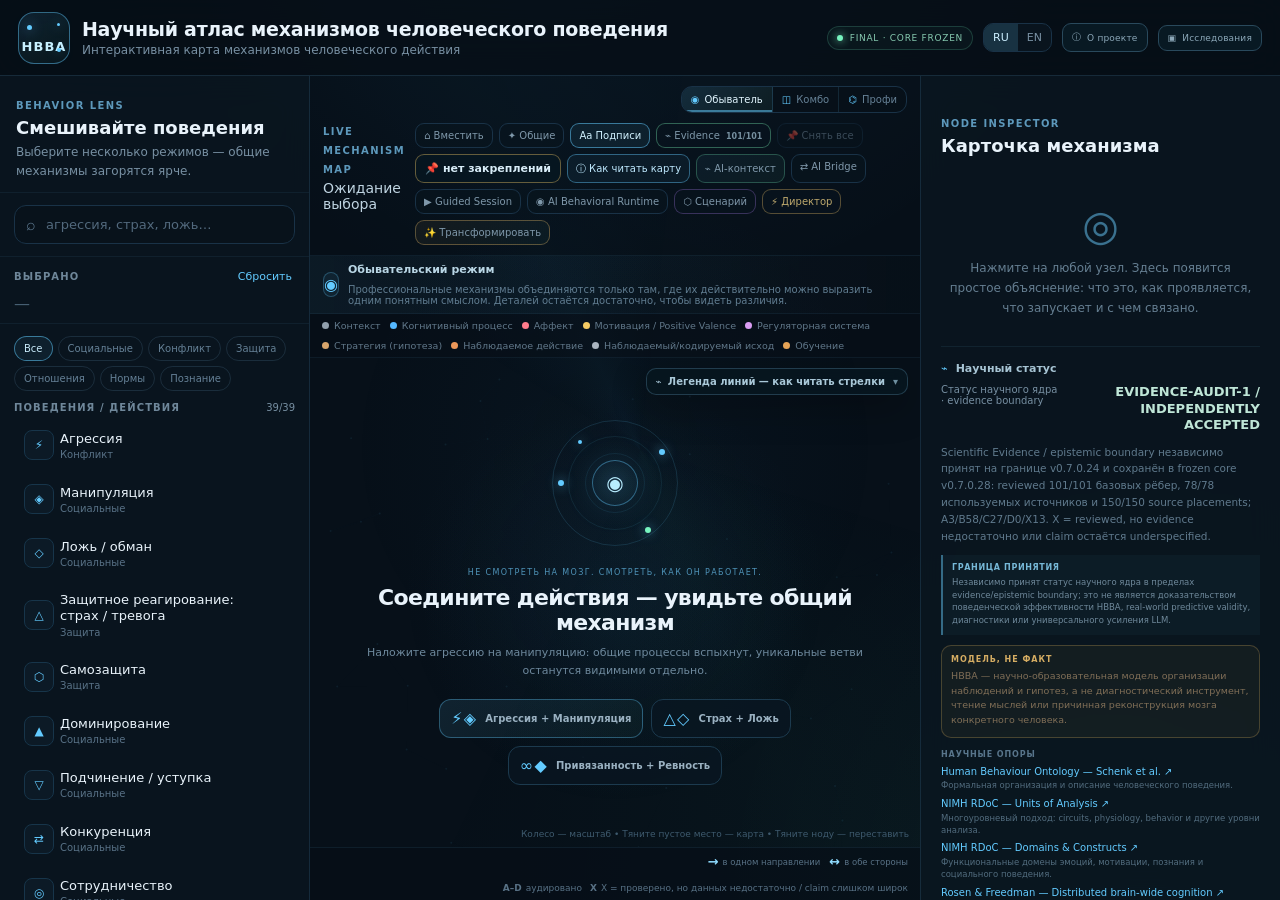
==== index.html @ 01fd124c "release release" ====
<!doctype html>
<html lang="ru">
<head>
  <meta charset="utf-8">
  <meta name="viewport" content="width=device-width,initial-scale=1">
  <meta name="theme-color" content="#071019">
  <meta name="description" content="HBBA — Scientific Atlas of Human Behavioral Mechanisms">
  <title>HBBA Final v1.0.1 — Научный атлас механизмов человеческого поведения</title>
  <link rel="stylesheet" href="styles.css">
</head>
<body>
<div class="aurora"></div>

<header class="topbar">
  <div class="brand">
    <div class="brand-mark"><span></span><b>HBBA</b></div>
    <div class="brand-copy">
      <h1 data-i18n="title">Научный атлас механизмов человеческого поведения</h1>
      <p data-i18n="subtitle">Интерактивная карта механизмов человеческого действия</p>
    </div>
  </div>
  <div class="top-actions">
    <div class="status-pill" title="HBBA Final Release v1.0.1 · Scientific Core v0.7.0.28 frozen · validated specialized scope"><i></i><span>FINAL · CORE FROZEN</span></div>
    <div class="lang-switch" aria-label="Language">
      <button class="lang-btn active" data-lang="ru">RU</button>
      <button class="lang-btn" data-lang="en">EN</button>
    </div>
    <button id="aboutBtn" class="top-about-btn" aria-label="About">ⓘ <span data-i18n="aboutShort">О проекте</span></button>
    <a class="top-about-btn" href="research-results.html" title="Исследования и результаты / Research results">▣ <span data-i18n="researchResults">Исследования</span></a>
  </div>
</header>

<main class="layout">
  <aside class="sidebar left-panel">
    <div class="side-head">
      <span class="eyebrow">BEHAVIOR LENS</span>
      <h2 data-i18n="combineTitle">Смешивайте поведения</h2>
      <p data-i18n="combineText">Выберите несколько режимов — общие механизмы загорятся ярче.</p>
    </div>

    <section class="panel-section">
      <label class="searchbox">
        <span>⌕</span>
        <input id="searchInput" type="search" autocomplete="off" placeholder="агрессия, страх, ложь…">
      </label>
    </section>

    <section class="panel-section compact">
      <div class="section-row">
        <span class="label" data-i18n="selected">Выбрано</span>
        <button id="clearBtn" class="text-btn" data-i18n="clear">Сбросить</button>
      </div>
      <div id="selectionChips" class="chips empty"></div>
    </section>

    <section class="panel-section behavior-section">
      <div id="categoryFilters" class="category-filters"></div>
      <div class="section-row list-title">
        <span class="label" data-i18n="actions">Поведения / действия</span>
        <span id="actionCount" class="counter"></span>
      </div>
      <div id="behaviorList" class="behavior-list"></div>
    </section>
  </aside>

  <section class="workspace">
    <div class="workspace-head">
      <div class="mode-title">
        <span class="eyebrow">LIVE MECHANISM MAP</span>
        <div id="activeTitle" class="active-title" data-i18n="waiting">Ожидание выбора</div>
      </div>
      <div class="workspace-controls">
        <div class="view-modes" role="group" aria-label="View mode">
          <button class="mode-btn active" data-view-mode="layman"><span>◉</span><span data-i18n="modeLayman">Обыватель</span></button>
          <button class="mode-btn" data-view-mode="combined"><span>◫</span><span data-i18n="modeCombined">Комбо</span></button>
          <button class="mode-btn" data-view-mode="professional"><span>⌬</span><span data-i18n="modeProfessional">Профи</span></button>
        </div>
        <div class="toolbar">
          <button id="fitBtn" class="tool-btn">⌂ <span data-i18n="fit">Вместить</span></button>
          <button id="sharedBtn" class="tool-btn">✦ <span data-i18n="sharedOnly">Общие</span></button>
          <button id="labelsBtn" class="tool-btn active">Aa <span data-i18n="labels">Подписи</span></button>
          <button id="evidenceBtn" class="tool-btn evidence-btn has-audit">⌁ <span data-i18n="evidenceLayer">Evidence</span> <small id="evidenceCountBadge">101/101</small></button>
          <button id="clearPinsBtn" class="tool-btn pin-clear-btn" type="button" disabled>📌 <span data-i18n="clearPins">Снять все</span></button>
          <span id="pinStatus" class="pin-status" aria-live="polite">📌 нет закреплений</span>
          <button id="helpBtn" class="tool-btn help-primary-btn">ⓘ <span data-i18n="helpLegend">Как читать карту</span></button>
          <button id="aiExportBtn" class="tool-btn ai-export-btn">⌁ <span data-i18n="aiExport">AI-контекст</span></button>
          <a class="tool-btn ai-bridge-link hbba-graph-transfer" href="ai-bridge.html">⇄ <span data-i18n="aiBridge">AI Bridge</span></a>
          <a class="tool-btn ai-bridge-link" href="guided-session.html">▶ <span>Guided Session</span></a>
          <a class="tool-btn ai-bridge-link hbba-graph-transfer" href="ai-behavioral-runtime.html">◉ <span>AI Behavioral Runtime</span></a>
          <button id="scenarioImportBtn" class="tool-btn scenario-import-btn">⬡ <span data-i18n="scenarioImport">Сценарий</span></button>
          <button id="directorBtn" class="tool-btn director-btn">⚡ <span data-i18n="director">Директор</span></button>
          <button id="behaviorShiftBtn" class="tool-btn behavior-shift-btn">✨ <span data-i18n="behaviorShift">Трансформировать</span></button>
        </div>
      </div>
    </div>

    <div id="shiftBanner" class="shift-banner hidden">
      <div class="shift-banner-main">
        <span class="shift-badge">BEHAVIOR SHIFT</span>
        <b id="shiftBannerTitle">—</b>
        <span id="shiftBannerSummary"></span>
      </div>
      <div class="shift-banner-actions">
        <button id="reopenShiftBtn" class="text-btn" data-i18n="shiftDetails">Что изменилось</button>
        <button id="clearShiftBtn" class="text-btn" data-i18n="clearShift">Сбросить подсветку</button>
      </div>
    </div>
    <div id="scenarioBanner" class="scenario-banner hidden">
      <div class="scenario-banner-main">
        <span class="scenario-badge">AI SCENARIO</span>
        <span id="scenarioInferenceBadge" class="scenario-inference-badge hidden"></span>
        <span class="scenario-narrative-wrap scenario-narrative-title-summary"><small>AI NARRATIVE · UNVALIDATED</small><b id="scenarioTitle">—</b><span id="scenarioSummary"></span></span>
        <span id="scenarioEpistemicSummary" class="scenario-epistemic-summary"></span>
      </div>
      <div class="scenario-banner-actions">
        <span id="scenarioIntegrityBadge" class="scenario-integrity-badge hidden"></span>
        <button id="scenarioFocusBtn" class="text-btn scenario-focus-btn hidden" type="button">🎯 Фокус сценария</button>
        <button id="restartTourBtn" class="text-btn hidden" data-i18n="restartTour">▶ Экскурсия</button>
        <button id="clearScenarioBtn" class="text-btn" data-i18n="clearScenario">Очистить сценарий</button>
      </div>
    </div>
    <div id="actorLegend" class="actor-legend hidden"></div>
    <div id="modeBanner" class="mode-banner layman">
      <span id="modeBannerIcon">◉</span>
      <div>
        <b id="modeBannerTitle">Обывательский режим</b>
        <span id="modeBannerText">Понятные процессы; научные структуры собраны внутри их описаний.</span>
      </div>
    </div>
    <div id="legend" class="legend"></div>
    <div class="graph-wrap" id="graphWrap">
      <details id="quickRelationLegend" class="relation-quick-legend">
        <summary><span>⌁</span><b id="quickLegendTitle">Легенда линий</b><span class="legend-open-hint">▾</span></summary>
        <div class="quick-legend-body"><div id="quickLegendItems" class="quick-legend-items"></div><button id="openFullHelpBtn" class="quick-help-open" type="button">ⓘ Все обозначения и полный гайд</button></div>
      </details>
      <canvas id="ambientCanvas"></canvas>
      <svg id="graph" viewBox="0 0 1280 780" role="img" aria-label="HBBA graph">
        <defs>
          <filter id="nodeGlow" x="-100%" y="-100%" width="300%" height="300%">
            <feGaussianBlur stdDeviation="5" result="blur"/>
            <feMerge><feMergeNode in="blur"/><feMergeNode in="SourceGraphic"/></feMerge>
          </filter>
          <linearGradient id="edgeGrad" x1="0" x2="1">
            <stop offset="0" stop-color="#4e81a8" stop-opacity=".15"/>
            <stop offset=".5" stop-color="#71c5ff" stop-opacity=".95"/>
            <stop offset="1" stop-color="#8defc4" stop-opacity=".25"/>
          </linearGradient>
          <marker id="arrow" viewBox="0 0 12 12" refX="10.4" refY="6"
                  markerWidth="10" markerHeight="10" markerUnits="userSpaceOnUse"
                  orient="auto-start-reverse">
            <path d="M1,1 L11,6 L1,11 L3.5,6 Z" fill="#8fdcff"></path>
          </marker>
          <marker id="arrowOpen" viewBox="0 0 12 12" refX="10.5" refY="6" markerWidth="10" markerHeight="10" markerUnits="userSpaceOnUse" orient="auto">
            <path d="M2,1 L11,6 L2,11" fill="none" stroke="#8fdcff" stroke-width="1.5"></path>
          </marker>
          <marker id="circleEnd" viewBox="0 0 12 12" refX="8" refY="6" markerWidth="10" markerHeight="10" markerUnits="userSpaceOnUse" orient="auto">
            <circle cx="6" cy="6" r="3" fill="#071019" stroke="#8fdcff" stroke-width="1.5"></circle>
          </marker>
          <marker id="inhibitEnd" viewBox="0 0 12 12" refX="9" refY="6" markerWidth="10" markerHeight="10" markerUnits="userSpaceOnUse" orient="auto">
            <path d="M9,1 L9,11" fill="none" stroke="#8fdcff" stroke-width="2"></path>
          </marker>
        </defs>
        <g id="viewport">
          <g id="stageLabels"></g>
          <g id="conceptOverlay"></g>
          <g id="edges"></g>
          <g id="nodes"></g>
        </g>
      </svg>

      <div id="emptyState" class="empty-state">
        <div class="brain-orbit" aria-hidden="true">
          <div class="brain-core">◉</div>
          <span class="orb o1"></span><span class="orb o2"></span><span class="orb o3"></span><span class="orb o4"></span>
        </div>
        <span class="hero-kicker" data-i18n="heroKicker">НЕ СМОТРЕТЬ НА МОЗГ. СМОТРЕТЬ, КАК ОН РАБОТАЕТ.</span>
        <h2 data-i18n="emptyTitle">Соедините действия — увидьте общий механизм</h2>
        <p data-i18n="emptyText">Наложите агрессию на манипуляцию: общие процессы вспыхнут, уникальные ветви останутся видимыми отдельно.</p>
        <div class="preset-row">
          <button class="preset primary" data-preset="aggression,manipulation"><span>⚡◈</span><b data-i18n="preset1">Агрессия + Манипуляция</b></button>
          <button class="preset" data-preset="fear,deception"><span>△◇</span><b data-i18n="preset2">Страх + Ложь</b></button>
          <button class="preset" data-preset="attachment,jealousy"><span>∞◆</span><b data-i18n="preset3">Привязанность + Ревность</b></button>
        </div>
      </div>

      <div id="scenarioInsufficientState" class="scenario-insufficient-state hidden"></div>
      <div id="hoverTip" class="hover-tip hidden"></div>
      <section id="guidedTourPanel" class="guided-tour-panel hidden" aria-live="polite">
        <div class="guided-tour-head">
          <div>
            <span class="guided-tour-badge">GUIDED TOUR</span>
            <b id="guidedTourCounter">Шаг 1 / 1</b>
          </div>
          <button id="guidedTourExit" class="guided-tour-icon" type="button" title="Закрыть экскурсию">×</button>
        </div>
        <div id="guidedTourSteps" class="guided-tour-steps" aria-label="Шаги экскурсии"></div>
        <div class="guided-tour-body">
          <div id="guidedTourNarrativeBadge" class="guided-tour-narrative-warning">AI NARRATIVE · UNVALIDATED</div>
          <h3 id="guidedTourTitle">—</h3>
          <p id="guidedTourNarration"></p>
          <div id="guidedTourLookAt" class="guided-tour-look hidden"></div>
        </div>
        <div class="guided-tour-actions">
          <button id="guidedTourPrev" type="button">← <span data-i18n="tourPrev">Назад</span></button>
          <button id="guidedTourOverview" type="button"><span data-i18n="tourOverview">Вся карта</span></button>
          <button id="guidedTourNext" class="primary" type="button"><span data-i18n="tourNext">Следующий</span> →</button>
        </div>
      </section>
      <div id="shiftContextMenu" class="shift-context-menu hidden">
        <button id="shiftContextOpen">
          <span>✨</span>
          <div>
            <b data-i18n="behaviorShift">Трансформировать</b>
            <small data-i18n="shiftContextHint">Контрфактическое сравнение моделей</small>
          </div>
        </button>
      </div>
      <div class="zoom-hint" data-i18n="zoomHint">Колесо — масштаб • Перетаскивание — навигация</div>
    </div>

    <div class="bottom-bar">
      <div id="metrics" class="metrics"></div>
      <div class="bottom-legends">
        <div class="direction-mini">
          <span><b>→</b><span data-i18n="dirOne">в одном направлении</span></span>
          <span><b>↔</b><span data-i18n="dirBoth">в обе стороны</span></span>
        </div>
        <div class="evidence-mini">
          <span><b>A–D</b><span data-i18n="auditedMini">аудировано</span></span>
          <span><b>X</b><span data-i18n="reviewedXMini">X = проверено, но недостаточно данных</span></span>
        </div>
      </div>
    </div>
  </section>

  <aside class="sidebar right-panel">
    <div class="inspector-head inspector-head-row">
      <div>
        <span class="eyebrow" data-i18n="nodeInspector">NODE INSPECTOR</span>
        <h2 data-i18n="details">Карточка механизма</h2>
      </div>
      <button id="expandDetailBtn" class="icon-btn detail-expand-btn hidden" title="Открыть крупно" aria-label="Открыть карточку крупно">⛶</button>
    </div>

    <div id="detailEmpty" class="detail-empty">
      <div class="detail-symbol">◎</div>
      <p data-i18n="detailsHelp">Нажмите на любой узел. Здесь появится его роль, уровень и место в выбранных поведениях.</p>
    </div>
    <div id="detailCard" class="detail-card hidden"></div>

    <section class="science-box">
      <div class="science-title"><span>⌁</span><b data-i18n="scienceTitle">Научный статус</b></div>
      <div class="confidence-row">
        <span data-i18n="confidenceLabel">Статус научного ядра · evidence boundary</span>
        <b id="confidenceValue">EVIDENCE-AUDIT-1 / INDEPENDENTLY ACCEPTED</b>
      </div>
      <p id="confidenceNote">Scientific Evidence / epistemic boundary независимо принят; frozen core v0.7.0.28 сохранён.</p>
      <div class="science-boundary-note">
        <b data-i18n="acceptanceScopeTitle">Граница принятия</b>
        <span data-i18n="acceptanceScopeText">Независимо принят статус научного ядра в пределах evidence/epistemic boundary; это не является доказательством поведенческой эффективности HBBA, real-world predictive validity, диагностики или универсального усиления LLM.</span>
      </div>
      <div class="model-warning">
        <b data-i18n="modelNotFact">МОДЕЛЬ, НЕ ФАКТ</b>
        <span id="modelWarningText"></span>
      </div>
      <div class="sources-title" data-i18n="sourcesTitle">Научные опоры</div>
      <div id="sources" class="source-mini"></div>
      <div class="source-coverage" data-i18n="sourceCoverage">HBBA v0.7.0.28: reviewed 101/101 рёбер · A 3 · B 58 · C 27 · D 0 · X 13. Evidence/epistemic boundary: INDEPENDENTLY ACCEPTED (v0.7.0.24); это не behavioral-effectiveness PASS.</div>
    </section>

    <footer id="authorLine" class="author">Разработано Alexander Zoom</footer>
  </aside>
</main>

<dialog id="behaviorShiftDialog" class="behavior-shift-dialog">
  <div class="shift-dialog-head">
    <div>
      <div class="shift-head-line">
        <span class="shift-pro-badge">PRO / APPLY</span>
        <span class="shift-pro-note" data-i18n="shiftPrototypeOpen">В прототипе слой открыт</span>
      </div>
      <h2 data-i18n="behaviorShiftTitle">Трансформация поведения</h2>
      <p data-i18n="behaviorShiftSubtitle">Сравните текущую модель с альтернативной и посмотрите, что придётся сохранить, убрать и добавить.</p>
    </div>
    <button id="closeBehaviorShift" class="icon-btn" aria-label="Закрыть">×</button>
  </div>

  <div class="shift-source-row">
    <label>
      <span data-i18n="shiftSource">Что меняем</span>
      <select id="shiftSourceSelect"></select>
    </label>
    <div id="shiftComboContext" class="shift-combo-context"></div>
  </div>

  <div class="shift-dialog-grid">
    <aside class="shift-target-panel">
      <div class="shift-target-head">
        <b data-i18n="shiftTargets">Во что можно перестроить</b>
        <small data-i18n="shiftScoreNote">Сходство = структура графов, не вероятность изменения человека</small>
      </div>
      <div id="shiftTargetList" class="shift-target-list"></div>
    </aside>

    <section class="shift-analysis">
      <div id="shiftEmptyAnalysis" class="shift-empty-analysis">
        <span>✨</span>
        <b data-i18n="shiftChooseTarget">Выберите целевое поведение слева</b>
      </div>

      <div id="shiftAnalysisContent" class="hidden">
        <div class="shift-title-row">
          <div>
            <span class="eyebrow">COUNTERFACTUAL MODEL</span>
            <h3 id="shiftPairTitle">—</h3>
          </div>
          <div class="shift-score">
            <span data-i18n="structuralSimilarity">Структурная близость</span>
            <b id="shiftScoreValue">0</b>
            <small>/100</small>
          </div>
        </div>

        <p id="shiftNarrative" class="shift-narrative"></p>

        <div class="shift-diff-grid">
          <div class="shift-diff-card keep">
            <span>●</span><b data-i18n="shiftKept">Сохраняется</b><strong id="shiftKeptCount">0</strong>
            <div id="shiftKeptList"></div>
          </div>
          <div class="shift-diff-card remove">
            <span>−</span><b data-i18n="shiftRemoved">Уходит из модели</b><strong id="shiftRemovedCount">0</strong>
            <div id="shiftRemovedList"></div>
          </div>
          <div class="shift-diff-card add">
            <span>+</span><b data-i18n="shiftAdded">Добавляется</b><strong id="shiftAddedCount">0</strong>
            <div id="shiftAddedList"></div>
          </div>
          <div class="shift-diff-card role">
            <span>↻</span><b data-i18n="shiftRole">Меняется смысловая роль</b><strong id="shiftRoleCount">0</strong>
            <div id="shiftRoleList"></div>
          </div>
        </div>

        <div class="shift-practice">
          <div class="shift-practice-head">
            <div>
              <span class="eyebrow">PRACTICE</span>
              <h3 data-i18n="practicalLayer">Практический слой</h3>
            </div>
            <div class="audience-tabs">
              <button class="audience-tab active" data-audience="self" data-i18n="forSelf">Для себя</button>
              <button class="audience-tab" data-audience="other" data-i18n="forOther">Для другого человека</button>
              <button class="audience-tab" data-audience="group" data-i18n="forGroup">Для группы</button>
            </div>
          </div>
          <div class="shift-practice-warning" id="shiftPracticeWarning"></div>
          <div id="shiftPracticeContent" class="shift-practice-content"></div>
        </div>

        <div class="shift-apply-row">
          <div class="shift-apply-note">
            <b data-i18n="shiftApplyMeaning">Что произойдёт:</b>
            <span data-i18n="shiftApplyText">исходное поведение будет заменено целевым в текущей комбинации, а граф пересчитается.</span>
          </div>
          <button id="applyBehaviorShift" class="shift-apply-btn">
            <span>✨</span>
            <b data-i18n="applyTransformation">Применить трансформацию</b>
          </button>
        </div>
      </div>
    </section>
  </div>
</dialog>

<dialog id="directorDialog" class="director-dialog">
  <div class="ai-export-head">
    <div>
      <span class="eyebrow">OFFLINE LIVE DIRECTOR</span>
      <h2 data-i18n="directorTitle">Команда экскурсовода</h2>
      <p data-i18n="directorSubtitle">Бесплатный мост: вставьте короткую команду от ИИ, и HBBA сам покажет нужную часть графа.</p>
    </div>
    <button id="closeDirector" class="icon-btn" aria-label="Закрыть">×</button>
  </div>
  <div class="director-body">
    <div class="director-examples">
      <button type="button" data-command="HBBA:STEP 2">STEP 2</button>
      <button type="button" data-command="HBBA:NEXT">NEXT</button>
      <button type="button" data-command="HBBA:NODE cog_tom">NODE</button>
      <button type="button" data-command="HBBA:PATH cog_tom>cog_prediction>cog_exec">PATH</button>
      <button type="button" data-command="HBBA:OVERVIEW">OVERVIEW</button>
      <button type="button" data-command="HBBA:RESUME">RESUME</button>
    </div>
    <textarea id="directorCommand" class="director-command" spellcheck="false" placeholder="HBBA:PATH cog_tom>cog_prediction>cog_exec"></textarea>
    <div id="directorResult" class="director-result" aria-live="polite"></div>
    <div class="director-actions">
      <button id="directorRun" class="export-action primary" type="button"><span>▶</span><b data-i18n="directorShow">Показать</b></button>
      <button id="directorResume" class="export-action" type="button"><span>↩</span><b data-i18n="directorResume">Вернуться к экскурсии</b></button>
    </div>
    <div class="director-help" data-i18n="directorHelp">Команды ничего не отправляют в интернет. Их исполняет только локальная страница HBBA.</div>
  </div>
</dialog>

<dialog id="edgeAuditDialog" class="edge-audit-dialog">
  <div class="ai-export-head">
    <div>
      <span class="eyebrow">SCIENTIFIC EDGE INSPECTOR</span>
      <h2 id="edgeAuditTitle">Связь HBBA</h2>
      <p data-i18n="edgeAuditSubtitle">Показывает статус именно стрелки, а не только двух нод.</p>
    </div>
    <button id="closeEdgeAudit" class="icon-btn" aria-label="Закрыть">×</button>
  </div>
  <div id="edgeAuditBody" class="edge-audit-body"></div>
</dialog>

<dialog id="evidenceDialog" class="evidence-dialog">
  <div class="ai-export-head">
    <div>
      <span class="eyebrow">SCIENTIFIC EVIDENCE LAYER</span>
      <h2 data-i18n="evidenceTitle">Доказательность стрелок</h2>
      <p data-i18n="evidenceSubtitle">Фильтр относится к аудиту конкретных рёбер, а не к общему впечатлению от модели.</p>
    </div>
    <button id="closeEvidence" class="icon-btn" aria-label="Закрыть">×</button>
  </div>
  <div class="evidence-body">
    <div class="model-evidence-audit-watermark">EVIDENCE BOUNDARY · 101/101 REVIEWED · INDEPENDENTLY ACCEPTED</div><div id="evidenceStats" class="evidence-stats"></div>
    <div class="evidence-grade-grid">
      <label class="evidence-grade a"><input type="checkbox" data-evidence-grade="A" checked><b>A</b><span>сильная конвергентная поддержка</span></label>
      <label class="evidence-grade b"><input type="checkbox" data-evidence-grade="B" checked><b>B</b><span>хорошая поддержка с ограничениями</span></label>
      <label class="evidence-grade c"><input type="checkbox" data-evidence-grade="C" checked><b>C</b><span>умеренная / косвенная / неоднородная</span></label>
      <label class="evidence-grade d"><input type="checkbox" data-evidence-grade="D" checked><b>D</b><span>слабая / требует пересмотра</span></label>
      <label class="evidence-grade x"><input type="checkbox" data-evidence-grade="X" checked><b>X</b><span data-i18n="xReviewedMini">review выполнен · evidence недостаточно / claim слишком широк</span></label>
    </div>
    <div class="relation-legend-dialog">
      <b>RELATION SEMANTICS</b>
      <div class="relation-legend-grid">
        <span><i class="rel-line may"></i><strong>may_influence</strong><small>может влиять, не детерминирует</small></span>
        <span><i class="rel-line mod"></i><strong>modulates</strong><small>меняет выраженность</small></span>
        <span><i class="rel-line comp"></i><strong>computational_input</strong><small>вход вычисления</small></span>
        <span><i class="rel-line impl"></i><strong>implemented_by</strong><small>уровень реализации, не причинная стадия</small></span>
        <span><i class="rel-line part"></i><strong>participates_in</strong><small>компонент сети, не причинность</small></span>
        <span><i class="rel-line out"></i><strong>produces_output</strong><small>физический/наблюдаемый выход</small></span>
        <span><i class="rel-line upd"></i><strong>updates</strong><small>обновление во времени</small></span>
        <span><i class="rel-line assoc"></i><strong>associated_with</strong><small>ассоциация / перекрытие</small></span>
        <span><i class="rel-line inh"></i><strong>inhibits</strong><small>отрицательное влияние</small></span>
      </div>
    </div>
    <label class="evidence-interactions"><input id="showInteractionsCheck" type="checkbox" checked> <span data-i18n="showScenarioInteractions">Показывать сценарные связи между участниками</span></label>
    <div class="evidence-warning" data-i18n="evidenceWarning">HBBA v0.7.0.28: 101/101 базовых рёбер прошли relation-level review; A 3 · B 58 · C 27 · D 0 · X 13. X = review выполнен, но evidence недостаточно или claim слишком широк. A/B/C/D/X — редакционные статусы стрелок, не вероятность истины и не clinical GRADE. Evidence/epistemic boundary: INDEPENDENTLY ACCEPTED (v0.7.0.24); это не behavioral-effectiveness PASS.</div>
  </div>
</dialog>


<dialog id="helpDialog" class="help-dialog">
  <div class="ai-export-head"><div><span class="eyebrow">HBBA USER MANUAL · RU/EN</span><h2>Как читать карту / How to read the map</h2><p>Final v1.0.1 · Core v0.7.0.28 · полный RU/EN гайд · Evidence + Pin Focus · Validator 4.4.3 frozen</p></div><button id="closeHelp" class="icon-btn" aria-label="Закрыть">×</button></div>
  <div id="helpBody" class="help-body"></div>
</dialog>

<dialog id="detailDialog" class="detail-dialog">
  <div class="detail-dialog-head">
    <div>
      <span class="eyebrow" data-i18n="details">Карточка механизма</span>
      <h2 id="detailDialogTitle">HBBA</h2>
    </div>
    <button id="closeDetailDialog" class="icon-btn" aria-label="Закрыть">×</button>
  </div>
  <div id="detailDialogContent" class="detail-dialog-content"></div>
</dialog>

<dialog id="scenarioImportDialog" class="scenario-import-dialog">
  <div class="ai-export-head">
    <div>
      <span class="eyebrow">HBBA-SCENARIO</span>
      <h2 data-i18n="scenarioImportTitle">Импорт сценария от ИИ</h2>
      <p data-i18n="scenarioImportSubtitle">Загрузите готовый .json-файл от Guided Session или вставьте строгий JSON вручную.</p>
    </div>
    <button id="closeScenarioImport" class="icon-btn" aria-label="Закрыть">×</button>
  </div>
  <div class="scenario-import-body">
    <div class="scenario-file-row">
      <label class="scenario-file-btn" for="scenarioFileInput">
        <span>📄</span><b data-i18n="loadScenarioFile">Загрузить JSON-файл</b>
      </label>
      <input id="scenarioFileInput" class="scenario-file-input" type="file" accept=".json,application/json">
      <span id="scenarioFileStatus" class="scenario-file-status" data-i18n="scenarioFileHint">Файл читается только локально в браузере.</span>
    </div>
    <div class="scenario-paste-label" data-i18n="scenarioPasteFallback">Или вставьте JSON вручную:</div>
    <textarea id="scenarioImportText" class="scenario-import-text" spellcheck="false"
      placeholder='{"format":"HBBA-SCENARIO-3","inference_status":"ambiguous", ...}'></textarea>
    <div id="scenarioValidation" class="scenario-validation" aria-live="polite"></div>
    <div class="scenario-actions">
      <button id="validateScenarioBtn" class="export-action">
        <span>✓</span><b data-i18n="validateScenario">Проверить</b>
      </button>
      <button id="applyScenarioBtn" class="export-action primary" disabled>
        <span>▶</span><b data-i18n="applyScenario">Показать на карте</b>
      </button>
    </div>
  </div>
</dialog>

<dialog id="aiExportDialog" class="ai-export-dialog">
  <div class="ai-export-head">
    <div>
      <span class="eyebrow">AI CONTEXT PACK</span>
      <h2 data-i18n="aiExportTitle">Текстовая модель текущего графа</h2>
      <p data-i18n="aiExportSubtitle">Готовый контекст для другой нейросети или нового диалога.</p>
    </div>
    <button id="closeAIExport" class="icon-btn" aria-label="Закрыть">×</button>
  </div>

  <div class="ai-export-actions">
    <button id="copyAIExport" class="export-action primary">
      <span>⧉</span><b data-i18n="copyAI">Копировать</b>
    </button>
    <button id="downloadAIExport" class="export-action">
      <span>⇩</span><b data-i18n="downloadAI">Скачать .md</b>
    </button>
    <span id="aiExportStats" class="ai-export-stats"></span>
  </div>

  <div class="ai-export-help" data-i18n="aiExportHelp">
    Вставьте текст целиком в новую нейросеть. После этого можно приводить собственные примеры и просить разбирать их относительно структуры графа.
  </div>

  <textarea id="aiExportText" class="ai-export-text" spellcheck="false" readonly></textarea>
</dialog>

<dialog id="aboutDialog">
  <div class="dialog-head">
    <div><span class="eyebrow">HBBA / FINAL v1.0.1 · CORE v0.7.0.28</span><h2>Human Behavioral Mechanisms Atlas</h2></div>
    <button id="closeAbout" class="icon-btn">×</button>
  </div>
  <div id="aboutContent"></div>
</dialog>

<script src="data.js"></script>
<script src="behavior-runtime-compiler.js"></script>
<script src="app.js"></script>
</body>
</html>
---- styles.css ----
:root{
  --bg:#071019;--panel:#0c1722;--text:#e9f3fb;--muted:#7890a3;--border:#193247;
  --accent:#63cbff;--accent2:#77f4bf;--warn:#f0c266;--low:#cc7ee4;
  --context:#92a0ad;--cognitive:#55b8ff;--social_cog:#a777f5;--affect:#ff7c8c;
  --motivation:#f5ca63;--regulatory:#d99cf2;--strategy:#d7a56c;--control:#60e1b1;--network:#6f92ff;--region:#69cbd1;
  --physiology:#df79c0;--motor:#ec9759;--outcome:#a9b4bf;--learning:#e5a356
}
*{box-sizing:border-box}html,body{margin:0;min-height:100%;background:var(--bg);color:var(--text);font-family:Inter,ui-sans-serif,system-ui,-apple-system,Segoe UI,Roboto,Arial,sans-serif}
body{overflow:hidden;background:radial-gradient(circle at 50% -20%,rgba(65,164,224,.13),transparent 38%),radial-gradient(circle at 90% 100%,rgba(85,255,185,.045),transparent 30%),var(--bg)}
button,input{font:inherit}button{cursor:pointer}a{color:var(--accent);text-decoration:none}a:hover{text-decoration:underline}
.aurora{position:fixed;inset:-30%;pointer-events:none;background:conic-gradient(from 210deg at 50% 50%,transparent 0 25%,rgba(58,161,219,.035),transparent 44% 70%,rgba(69,233,172,.025),transparent);animation:aurora 28s linear infinite}
@keyframes aurora{to{transform:rotate(360deg)}}
.topbar{height:76px;display:flex;align-items:center;justify-content:space-between;padding:13px 18px;border-bottom:1px solid rgba(72,125,160,.26);background:rgba(6,15,23,.86);backdrop-filter:blur(18px);position:relative;z-index:4}
.brand{display:flex;gap:12px;align-items:center;min-width:0}.brand-mark{width:52px;height:52px;position:relative;border:1px solid rgba(99,203,255,.45);border-radius:16px;display:grid;place-items:center;background:linear-gradient(145deg,rgba(99,203,255,.11),rgba(119,244,191,.035))}
.brand-mark:before,.brand-mark:after,.brand-mark span:before{content:"";position:absolute;border-radius:50%;background:var(--accent);box-shadow:0 0 12px rgba(99,203,255,.7)}
.brand-mark:before{width:5px;height:5px;left:8px;top:12px}.brand-mark:after{width:4px;height:4px;right:8px;bottom:11px}.brand-mark span:before{width:3px;height:3px;right:9px;top:10px}
.brand-mark b{font-size:13px;letter-spacing:.08em;color:#c8f1ff}.brand-copy h1{font-size:17px;margin:0 0 3px;font-weight:620;letter-spacing:-.015em}.brand-copy p{font-size:11px;color:var(--muted);margin:0}
.top-actions{display:flex;gap:10px;align-items:center}.status-pill{display:flex;gap:7px;align-items:center;padding:6px 9px;border:1px solid rgba(119,244,191,.18);border-radius:999px;color:#87cbb1;font-size:9px;letter-spacing:.08em;background:rgba(119,244,191,.035)}
.status-pill i{width:6px;height:6px;border-radius:50%;background:var(--accent2);box-shadow:0 0 8px var(--accent2)}.lang-switch{display:flex;border:1px solid var(--border);border-radius:10px;overflow:hidden;background:#09141e}
.lang-btn,.icon-btn,.tool-btn,.preset,.text-btn,.category-btn{border:0;background:transparent;color:var(--text)}.lang-btn{padding:7px 9px;color:var(--muted);font-size:11px}.lang-btn.active{background:rgba(99,203,255,.16);color:#ccefff}
.icon-btn{width:34px;height:34px;border:1px solid var(--border);border-radius:10px;display:grid;place-items:center;color:var(--muted)}.icon-btn:hover{border-color:var(--accent);color:var(--text)}
.layout{display:grid;grid-template-columns:292px minmax(450px,1fr) 310px;height:calc(100vh - 76px);position:relative;z-index:2}.sidebar{background:rgba(10,22,32,.82);backdrop-filter:blur(16px);overflow:auto}
.left-panel{border-right:1px solid rgba(55,101,132,.28)}.right-panel{border-left:1px solid rgba(55,101,132,.28);padding:17px;display:flex;flex-direction:column}
.side-head,.inspector-head{padding:18px 16px 12px}.side-head h2,.inspector-head h2{font-size:17px;margin:4px 0 5px;font-weight:610}.side-head p{font-size:11px;line-height:1.45;color:var(--muted);margin:0}
.eyebrow{font-size:9px;letter-spacing:.14em;color:#5d98bb;font-weight:750}.panel-section{padding:12px 14px;border-top:1px solid rgba(50,90,117,.18)}.panel-section.compact{padding-top:10px;padding-bottom:10px}
.searchbox{display:flex;gap:8px;align-items:center;border:1px solid var(--border);border-radius:12px;background:#08121b;padding:9px 11px;color:#5d7990}.searchbox:focus-within{border-color:rgba(99,203,255,.65);box-shadow:0 0 0 3px rgba(99,203,255,.05)}
.searchbox input{width:100%;border:0;outline:0;background:transparent;color:var(--text);font-size:12px}.searchbox input::placeholder{color:#52697d}
.section-row{display:flex;justify-content:space-between;gap:8px;align-items:center}.label{font-size:9px;text-transform:uppercase;letter-spacing:.11em;color:#6f879a;font-weight:720}.text-btn{color:var(--accent);font-size:10px;padding:3px}.counter{font-size:9px;color:var(--muted)}
.chips{display:flex;gap:6px;flex-wrap:wrap;margin-top:8px}.chips.empty:after{content:"—";color:#476074}.chip{display:flex;gap:6px;align-items:center;border:1px solid rgba(99,203,255,.22);background:rgba(99,203,255,.055);border-radius:999px;padding:5px 8px;font-size:10px;color:#c8eafa}.chip button{border:0;background:none;color:#64849b;padding:0}
.category-filters{display:flex;gap:5px;flex-wrap:wrap;margin-bottom:11px}.category-btn{border:1px solid rgba(69,105,129,.3);color:#658096;border-radius:999px;padding:5px 8px;font-size:9px}.category-btn.active{border-color:rgba(99,203,255,.52);color:#c8eafa;background:rgba(99,203,255,.065)}
.list-title{margin-bottom:7px}.behavior-list{display:flex;flex-direction:column;gap:4px}.behavior-item{display:grid;grid-template-columns:28px 1fr auto;align-items:center;gap:8px;border:1px solid transparent;background:transparent;color:var(--text);padding:7px 8px;border-radius:10px;text-align:left;transition:.16s}
.behavior-item:hover{background:rgba(40,73,95,.18);transform:translateX(2px)}.behavior-item.selected{border-color:rgba(99,203,255,.42);background:linear-gradient(90deg,rgba(99,203,255,.095),rgba(119,244,191,.025))}
.behavior-icon{width:27px;height:27px;border-radius:8px;background:#0c1a26;border:1px solid #17354a;display:grid;place-items:center;font-size:11px;color:var(--accent)}.behavior-name{font-size:11px}.behavior-domain{font-size:8px;color:#597287;margin-top:1px}.selection-mark{font-size:10px;color:var(--accent2);opacity:0}.behavior-item.selected .selection-mark{opacity:1}
.workspace{min-width:0;display:flex;flex-direction:column;position:relative;background:radial-gradient(circle at 50% 45%,rgba(39,100,139,.055),transparent 48%)}.workspace-head{min-height:58px;padding:10px 13px;border-bottom:1px solid rgba(48,86,112,.22);display:flex;justify-content:space-between;gap:10px;align-items:center;background:rgba(8,17,26,.46)}
.active-title{font-size:13px;margin-top:3px;color:#bfd4e1}.toolbar{display:flex;gap:6px;flex-wrap:wrap}.tool-btn{border:1px solid var(--border);border-radius:9px;padding:6px 8px;font-size:9px;color:#7f98aa;background:rgba(9,20,30,.6)}.tool-btn:hover,.tool-btn.active{border-color:rgba(99,203,255,.52);color:#d2f2ff;background:rgba(99,203,255,.07)}
.legend{display:flex;gap:9px;flex-wrap:wrap;padding:6px 12px;border-bottom:1px solid rgba(48,86,112,.18);background:rgba(7,15,23,.45)}.legend-item{font-size:8px;color:#61788a;display:flex;gap:5px;align-items:center}.legend-swatch{width:7px;height:7px;border-radius:50%;background:var(--c)}
.graph-wrap{position:relative;flex:1;min-height:300px;overflow:hidden}#ambientCanvas{position:absolute;inset:0;width:100%;height:100%;opacity:.42;pointer-events:none}#graph{position:absolute;inset:0;width:100%;height:100%;display:block;touch-action:none;user-select:none}
.stage-label{fill:#35536a;font-size:8px;letter-spacing:.11em}.stage-line{stroke:#173246;stroke-width:1;stroke-dasharray:2 8;opacity:.45}.edge{stroke:#4c6f87;stroke-opacity:.38;fill:none;vector-effect:non-scaling-stroke;marker-end:url(#arrow)}.edge.high{stroke-width:1.4;stroke-opacity:.62}.edge.moderate{stroke-width:1.05;stroke-dasharray:4 4}.edge.exploratory{stroke-width:.9;stroke-dasharray:2 5;stroke-opacity:.35}.edge.shared-edge{stroke:url(#edgeGrad);stroke-width:2.05;stroke-opacity:.85}
.node{cursor:pointer}.node .halo{opacity:0}.node.shared .halo{opacity:.58;filter:url(#nodeGlow)}.node .main-circle{stroke:#071019;stroke-width:2.2;vector-effect:non-scaling-stroke}.node.shared .main-circle{stroke:#b7ffdf;stroke-width:2.5}.node text{fill:#dbeaf4;font-size:9px;paint-order:stroke;stroke:#071019;stroke-width:3px;stroke-linejoin:round;pointer-events:none}.node:hover .main-circle{filter:url(#nodeGlow)}
.empty-state{position:absolute;inset:0;display:flex;flex-direction:column;align-items:center;justify-content:center;text-align:center;padding:36px;background:radial-gradient(circle at center,rgba(34,105,148,.08),transparent 50%)}.empty-state.hidden{display:none}
.brain-orbit{width:126px;height:126px;position:relative;border:1px solid rgba(99,203,255,.14);border-radius:50%;display:grid;place-items:center;margin-bottom:22px}.brain-orbit:before,.brain-orbit:after{content:"";position:absolute;border:1px solid rgba(99,203,255,.09);border-radius:50%;inset:15px;animation:pulse 3.5s ease-in-out infinite}.brain-orbit:after{inset:32px;animation-delay:-1.2s}.brain-core{width:46px;height:46px;border-radius:50%;display:grid;place-items:center;border:1px solid rgba(99,203,255,.42);color:#b8edff;background:radial-gradient(circle,rgba(99,203,255,.15),rgba(99,203,255,.025));box-shadow:0 0 34px rgba(99,203,255,.12);font-size:20px}
.orb{position:absolute;width:6px;height:6px;border-radius:50%;background:var(--accent);box-shadow:0 0 12px rgba(99,203,255,.8)}.o1{left:5px;top:59px}.o2{right:12px;top:28px}.o3{right:26px;bottom:12px;background:var(--accent2)}.o4{left:25px;top:19px;width:4px;height:4px}@keyframes pulse{50%{transform:scale(1.08);opacity:.45}}
.hero-kicker{font-size:8px;letter-spacing:.17em;color:#4f93b8;margin-bottom:8px}.empty-state h2{font-size:22px;max-width:640px;margin:0 0 9px;font-weight:610;letter-spacing:-.03em}.empty-state p{max-width:650px;color:#6e899d;font-size:11px;line-height:1.6;margin:0}
.preset-row{display:flex;gap:8px;flex-wrap:wrap;margin-top:20px;justify-content:center}.preset{display:flex;align-items:center;gap:8px;border:1px solid #1c3a4e;border-radius:12px;padding:9px 11px;background:rgba(9,23,34,.78);color:#9ab1c1;transition:.18s}.preset span{color:var(--accent);letter-spacing:.08em}.preset b{font-size:10px;font-weight:560}.preset:hover{transform:translateY(-2px);border-color:rgba(99,203,255,.55);color:#d9edf7;box-shadow:0 8px 30px rgba(0,0,0,.18)}.preset.primary{background:linear-gradient(135deg,rgba(99,203,255,.10),rgba(119,244,191,.035));border-color:rgba(99,203,255,.35)}
.zoom-hint{position:absolute;right:11px;bottom:8px;font-size:8px;color:#3e5a6e}.hover-tip{position:absolute;pointer-events:none;background:rgba(5,15,23,.95);border:1px solid #28506a;border-radius:10px;padding:8px 9px;font-size:9px;color:#cce3ef;max-width:200px;box-shadow:0 10px 35px rgba(0,0,0,.3);z-index:3}.hidden{display:none!important}
.bottom-bar{min-height:38px;border-top:1px solid rgba(48,86,112,.22);display:flex;justify-content:space-between;align-items:center;gap:8px;padding:7px 12px;background:rgba(7,15,23,.65)}.metrics{display:flex;gap:10px;flex-wrap:wrap}.metric{font-size:9px;color:#587185}.metric b{color:#b9d0dd;font-weight:600}.evidence-mini{display:flex;gap:8px;font-size:8px;color:#587185}.evidence-mini>span{display:flex;gap:4px;align-items:center}.dot{width:6px;height:6px;border-radius:50%;display:inline-block}.dot.high{background:var(--accent2)}.dot.moderate{background:var(--warn)}.dot.exploratory{background:var(--low)}
.inspector-head{padding-left:0;padding-right:0}.detail-empty{padding:28px 6px;color:#657e91;text-align:center}.detail-symbol{font-size:42px;color:#3a718f;margin-bottom:9px}.detail-empty p{font-size:11px;line-height:1.55;margin:0}.hidden{display:none!important}
.detail-card{border-top:1px solid rgba(51,94,123,.2);padding-top:14px}.detail-card h3{font-size:18px;margin:0 0 6px;font-weight:610}.type-badge{display:inline-flex;align-items:center;gap:6px;border:1px solid #29465b;border-radius:999px;padding:4px 7px;font-size:8px;color:#7d98aa;margin-bottom:12px}.type-badge i{width:6px;height:6px;border-radius:50%}.detail-card p{font-size:11px;line-height:1.6;color:#7890a3;margin:0}.detail-section{margin-top:17px}.detail-section .label{display:block;margin-bottom:7px}.used-list{display:flex;gap:5px;flex-wrap:wrap}.mini-chip{border:1px solid #203d50;border-radius:999px;padding:4px 6px;font-size:8px;color:#8299a9;background:#0a1721}.shared-callout{margin-top:13px;border:1px solid rgba(119,244,191,.18);border-radius:11px;padding:9px 10px;background:rgba(119,244,191,.035);font-size:9px;color:#8fcab3;line-height:1.45}
.science-box{margin-top:auto;border-top:1px solid rgba(51,94,123,.2);padding-top:15px}.science-title{display:flex;gap:8px;align-items:center;color:#a7c4d4;font-size:10px}.science-title span{color:var(--accent)}.science-box p{font-size:9px;line-height:1.55;color:#607a8d}.source-mini{display:flex;flex-direction:column;gap:5px}.source-mini a{font-size:9px}.author{border-top:1px solid rgba(51,94,123,.2);padding:13px 0 0;margin-top:14px;color:#597286;font-size:9px;text-align:center}
dialog{width:min(650px,calc(100vw - 30px));background:#0b1721;color:var(--text);border:1px solid #24475e;border-radius:16px;padding:18px;box-shadow:0 25px 100px rgba(0,0,0,.5)}dialog::backdrop{background:rgba(0,0,0,.75);backdrop-filter:blur(4px)}.dialog-head{display:flex;align-items:center;justify-content:space-between}.dialog-head h2{margin:3px 0 0;font-size:20px}#aboutContent{color:#7890a3;font-size:11px;line-height:1.65;margin-top:14px}#aboutContent strong{color:#c9dce7}
@media(max-width:1080px){.layout{grid-template-columns:260px 1fr}.right-panel{display:none}}
@media(max-width:760px){body{overflow:auto}.topbar{height:auto;align-items:flex-start;gap:8px;flex-direction:column}.top-actions{width:100%;justify-content:space-between}.status-pill{display:none}.layout{height:auto;grid-template-columns:1fr}.left-panel{max-height:420px;border-right:0;border-bottom:1px solid var(--border)}.workspace{height:720px}.brand-copy h1{font-size:14px}.brand-copy p{font-size:9px}.empty-state h2{font-size:18px}}


/* ===== HBBA v0.6.0: three-depth interface ===== */
.workspace-controls{display:flex;gap:10px;align-items:center;justify-content:flex-end;flex-wrap:wrap}
.view-modes{display:flex;align-items:center;border:1px solid var(--border);border-radius:11px;overflow:hidden;background:rgba(7,17,26,.8)}
.mode-btn{display:flex;align-items:center;gap:5px;border:0;border-right:1px solid rgba(49,90,117,.32);background:transparent;color:#668196;padding:7px 9px;font-size:9px;transition:.17s}
.mode-btn:last-child{border-right:0}.mode-btn:hover{color:#c8e6f5;background:rgba(99,203,255,.045)}
.mode-btn.active{color:#e2f6ff;background:linear-gradient(135deg,rgba(99,203,255,.15),rgba(119,244,191,.055));box-shadow:inset 0 -2px 0 rgba(99,203,255,.52)}
.mode-btn>span:first-child{color:var(--accent)}
.mode-banner{min-height:42px;display:flex;gap:9px;align-items:center;padding:7px 13px;border-bottom:1px solid rgba(48,86,112,.18);background:linear-gradient(90deg,rgba(99,203,255,.055),rgba(7,15,23,.30));color:#7790a2}
.mode-banner>span{width:25px;height:25px;border:1px solid rgba(99,203,255,.28);border-radius:8px;display:grid;place-items:center;color:var(--accent);background:rgba(99,203,255,.055)}
.mode-banner div{display:flex;align-items:baseline;gap:8px;min-width:0;flex-wrap:wrap}
.mode-banner b{font-size:10px;color:#b9d6e5;font-weight:620}.mode-banner div span{font-size:9px;color:#617d91}
.mode-banner.professional{background:linear-gradient(90deg,rgba(111,146,255,.075),rgba(7,15,23,.30))}
.mode-banner.combined{background:linear-gradient(90deg,rgba(99,203,255,.06),rgba(119,244,191,.035),rgba(7,15,23,.30))}
.node.pro-layer .main-circle{stroke:#344e78;stroke-dasharray:2 2}.node.pro-layer text{fill:#92a9c2}
.node.lay-layer .main-circle{stroke-width:2.6}.node.combined-primary .main-circle{filter:drop-shadow(0 0 3px rgba(99,203,255,.14))}
.edge.bridge-edge{stroke:#5d8da5;stroke-dasharray:3 5;stroke-opacity:.46}
.card-section{margin-top:13px;padding-top:11px;border-top:1px solid rgba(49,89,116,.18)}
.card-section h4{margin:0 0 5px;font-size:9px;letter-spacing:.08em;text-transform:uppercase;color:#6c8ca0;font-weight:700}
.card-section p{font-size:10px!important;line-height:1.55!important;color:#91a9b8!important}
.card-section.caveat{padding:9px;border:1px solid rgba(240,194,102,.18);border-radius:10px;background:rgba(240,194,102,.035)}
.card-section.caveat h4{color:#c6a15f}.card-section.caveat p{color:#9a8766!important}
.science-name{display:block;color:#587386;font-size:8px;margin-top:-2px;margin-bottom:9px}
.brain-links{margin-top:14px;padding:10px;border:1px solid rgba(99,203,255,.15);border-radius:11px;background:linear-gradient(135deg,rgba(99,203,255,.045),rgba(111,146,255,.025))}
.brain-links-title{display:flex;align-items:center;gap:7px;margin-bottom:8px;font-size:9px;color:#9bc4d9;font-weight:650}.brain-links-title span{color:var(--accent)}
.brain-intro{font-size:9px!important;line-height:1.5!important;color:#7894a6!important;margin:0 0 9px!important}
.brain-link-group{margin-top:8px}.brain-link-label{display:block;font-size:8px;letter-spacing:.09em;text-transform:uppercase;color:#536f84;margin-bottom:5px}
.brain-link-list{display:flex;gap:5px;flex-wrap:wrap}.brain-link{display:inline-flex;align-items:center;gap:4px;border:1px solid #203d50;border-radius:999px;padding:4px 6px;font-size:8px;color:#8fa8b8;background:#091722}
.brain-link i{width:5px;height:5px;border-radius:50%}
.source-card-links{display:flex;flex-direction:column;gap:5px;margin-top:7px}.source-card-links a{font-size:8px;color:#6faed0}
.pro-note{margin-top:9px;padding:8px 9px;border-left:2px solid rgba(111,146,255,.5);background:rgba(111,146,255,.035);font-size:9px;line-height:1.5;color:#728aa3}
.confidence-row{display:flex;align-items:flex-start;justify-content:space-between;gap:8px;margin-top:9px;font-size:9px;color:#7890a3}.confidence-row b{font-size:13px;color:#bfe6d7;max-width:62%;text-align:right;line-height:1.25;overflow-wrap:anywhere}
.confidence-track{height:6px;border-radius:999px;background:#102433;overflow:hidden;margin:6px 0 7px}.confidence-track span{display:block;height:100%;width:65%;background:linear-gradient(90deg,var(--warn),var(--accent2));border-radius:999px}
.model-warning{margin-top:10px;padding:9px;border:1px solid rgba(240,194,102,.24);border-radius:10px;background:rgba(240,194,102,.045);display:flex;flex-direction:column;gap:5px}
.model-warning b{font-size:8px;letter-spacing:.12em;color:#d5ad63}.model-warning span{font-size:8px;line-height:1.5;color:#806f57}
.science-boundary-note{margin-top:9px;padding:8px 9px;border-left:2px solid rgba(104,207,255,.45);background:rgba(104,207,255,.035);display:flex;flex-direction:column;gap:4px}.science-boundary-note b{font-size:8px;letter-spacing:.08em;text-transform:uppercase;color:#77b9d8}.science-boundary-note span{font-size:8.5px;line-height:1.5;color:#6f899b}
.sources-title{margin-top:12px;margin-bottom:6px;font-size:8px;letter-spacing:.11em;text-transform:uppercase;color:#58758b;font-weight:700}
.source-mini a{display:block}.source-mini small{display:block;color:#526c7e;font-size:7.5px;line-height:1.35;margin-top:1px}
.source-coverage{margin-top:8px;font-size:7.5px;line-height:1.45;color:#4f6778}
@media(max-width:900px){.workspace-head{align-items:flex-start;flex-direction:column}.workspace-controls{width:100%;justify-content:space-between}}


/* ===== HBBA v0.6.0 readability & node-click fix ===== */

/* Main layout: enough room for readable inspector, while keeping map dominant */
.layout{grid-template-columns:310px minmax(520px,1fr) 360px}

/* General UI readability */
.brand-copy h1{font-size:19px}
.brand-copy p{font-size:12px}
.side-head h2,.inspector-head h2{font-size:18px}
.side-head p{font-size:12px;line-height:1.55}
.eyebrow{font-size:10px}
.searchbox input{font-size:13px}
.label{font-size:10px}
.text-btn{font-size:11px}
.counter{font-size:10px}
.chip{font-size:11px;padding:6px 9px}
.category-btn{font-size:10px;padding:6px 9px}
.behavior-item{padding:9px 9px}
.behavior-icon{width:30px;height:30px;font-size:12px}
.behavior-name{font-size:13px;line-height:1.25}
.behavior-domain{font-size:10px;margin-top:2px}
.active-title{font-size:14px}
.mode-btn,.tool-btn{font-size:10px}
.mode-banner b{font-size:11px}
.mode-banner div span{font-size:10px}
.legend-item{font-size:9.5px}
.metric{font-size:10px}
.evidence-mini{font-size:9px}

/* Graph text: larger, but still compact thanks to 2-line wrapping */
.stage-label{font-size:9.5px;letter-spacing:.08em}
.node text{
  font-size:11.5px;
  font-weight:560;
  stroke-width:3.8px;
}
.node-hit{
  fill:transparent;
  stroke:none;
  pointer-events:all;
  cursor:pointer;
}
.node:hover .main-circle{
  filter:url(#nodeGlow);
  stroke:#d9f6ff;
}
.node:hover text{fill:#ffffff}
.hover-tip{font-size:11px;max-width:245px;padding:9px 11px}

/* Inspector is meant to be read, not deciphered */
.detail-empty p{font-size:12px;line-height:1.65}
.detail-card h3{font-size:20px;line-height:1.25}
.science-name{font-size:10px;line-height:1.4}
.type-badge{font-size:10px;padding:5px 8px}
.detail-card p{font-size:13px;line-height:1.65}
.card-section{margin-top:15px;padding-top:13px}
.card-section h4{font-size:10.5px;margin-bottom:7px}
.card-section p{font-size:12.5px!important;line-height:1.65!important}
.brain-links-title{font-size:11px}
.brain-intro{font-size:11px!important}
.brain-link-label{font-size:9.5px}
.brain-link{font-size:10px;padding:5px 7px}
.pro-note{font-size:10.5px;line-height:1.55}
.mini-chip{font-size:9.5px;padding:5px 7px}
.shared-callout{font-size:10.5px;line-height:1.55}
.science-title{font-size:11px}
.science-box p{font-size:10.5px;line-height:1.6}
.confidence-row{font-size:10px}
.model-warning span{font-size:9.5px;line-height:1.55}
.source-mini a{font-size:10px;line-height:1.45}
.source-mini small{font-size:8.5px;line-height:1.4}
.source-coverage{font-size:8.5px;line-height:1.5}
.author{font-size:10px}

/* Panels should scroll independently; graph stays large */
.left-panel,.right-panel{scrollbar-width:thin;scrollbar-color:#34546a transparent}
.right-panel{padding:18px 20px}
.zoom-hint{font-size:9px}

/* Slightly more vertical spacing in layman map */
@media(min-height:760px){
  .graph-wrap{min-height:420px}
}

@media(max-width:1220px){
  .layout{grid-template-columns:285px minmax(460px,1fr) 330px}
  .node text{font-size:10.5px}
}
@media(max-width:1080px){
  .layout{grid-template-columns:280px 1fr}
}


/* ===== HBBA v0.6.0 — Combined mode as semantic overlay ===== */
.combo-base-node .main-circle{
  stroke-width:2.4;
}
.combo-base-node.pro-layer .main-circle{
  opacity:.95;
}
.combo-base-node.lay-layer .main-circle{
  opacity:.88;
}
.combo-shell{
  pointer-events:none;
}
.combo-shell rect{
  fill:rgba(8,22,32,.92);
  stroke:rgba(99,203,255,.38);
  stroke-width:1;
  vector-effect:non-scaling-stroke;
}
.combo-shell-line{
  stroke:rgba(99,203,255,.32);
  stroke-width:1;
  stroke-dasharray:2 3;
  vector-effect:non-scaling-stroke;
}
.combo-shell-text{
  fill:#ccecf8;
  font-size:10px;
  font-weight:620;
  paint-order:stroke;
  stroke:#071019;
  stroke-width:3px;
  stroke-linejoin:round;
}
.mode-banner.combined{
  border-top:1px solid rgba(119,244,191,.08);
  background:linear-gradient(90deg,rgba(111,146,255,.08),rgba(99,203,255,.055),rgba(7,15,23,.30));
}
.mode-banner.combined>span{
  border-color:rgba(119,244,191,.35);
  color:var(--accent2);
  background:rgba(119,244,191,.05);
}

/* In combined mode the scientific name below the node stays subdued,
   while the human-readable shell above is the explanatory layer. */
.mode-combined .node text{
  fill:#8fa8ba;
  font-size:10px;
}


/* ===== HBBA v0.6.0 — true dual-layer combined nodes ===== */

/*
   Combined mode now uses one composite object:
   outer semantic shell + inner real scientific node.
   The shell is behind the node and does not receive pointer events.
*/
.combo-shell{
  pointer-events:none;
}

.combo-shell-box{
  fill:rgba(8,22,32,.76);
  stroke:rgba(99,203,255,.31);
  stroke-width:1.1;
  vector-effect:non-scaling-stroke;
}

.combo-shell-shared .combo-shell-box{
  stroke:rgba(119,244,191,.66);
  stroke-width:1.5;
  fill:rgba(10,28,33,.78);
}

.combo-shell-divider{
  stroke:rgba(91,133,157,.22);
  stroke-width:1;
  vector-effect:non-scaling-stroke;
}

.combo-shell-plain{
  fill:#d8f2fc;
  font-size:9.8px;
  font-weight:650;
  paint-order:stroke;
  stroke:#071019;
  stroke-width:2.8px;
  stroke-linejoin:round;
}

.combo-shell-science{
  fill:#6f91a8;
  font-size:8.2px;
  font-weight:520;
  paint-order:stroke;
  stroke:#071019;
  stroke-width:2.5px;
  stroke-linejoin:round;
}

.mode-combined .node text{
  display:none;
}

.mode-combined .node .main-circle{
  stroke-width:2.8;
  filter:drop-shadow(0 0 4px rgba(99,203,255,.18));
}

.mode-combined .node.shared .main-circle{
  stroke:#baffde;
  filter:drop-shadow(0 0 7px rgba(119,244,191,.28));
}

/* Since the semantic shell now encloses each real node, old "floating card" visuals are disabled. */
.mode-combined .combo-shell-line{
  display:none;
}

/* Edges stay visually behind the semantic shells and terminate at the real scientific node. */
.mode-combined .edge{
  stroke-opacity:.46;
}
.mode-combined .edge.high{
  stroke-opacity:.72;
}
.mode-combined .edge.shared-edge{
  stroke-opacity:.92;
  stroke-width:2.25;
}

/* Give combined mode a little more visual breathing room. */
.mode-combined .stage-label{
  fill:#40647c;
  font-size:9px;
}

@media(max-width:1220px){
  .combo-shell-plain{font-size:9px}
  .combo-shell-science{font-size:7.8px}
}


/* ===== HBBA v0.6.0 — real macro aggregation ===== */

/* Layman mode: one node can represent many scientific mechanisms */
.macro-node{cursor:pointer}
.macro-node-hit{fill:transparent;pointer-events:all}
.macro-node-box{
  fill:rgba(9,24,35,.94);
  stroke:rgba(99,203,255,.48);
  stroke-width:1.3;
  vector-effect:non-scaling-stroke;
}
.macro-node:hover .macro-node-box{
  stroke:rgba(174,235,255,.9);
  fill:rgba(12,31,44,.98);
}
.macro-node.shared .macro-node-box{
  stroke:rgba(119,244,191,.72);
  stroke-width:1.7;
}
.macro-node-step{
  fill:#5fa9cf;
  font-size:8px;
  font-weight:800;
  letter-spacing:.08em;
}
.macro-node-title{
  fill:#e3f5fd;
  font-size:11.5px;
  font-weight:680;
  paint-order:stroke;
  stroke:#071019;
  stroke-width:3px;
}
.macro-node-count{
  fill:#69879b;
  font-size:8.5px;
}
.macro-node-shared{
  fill:#78dbae;
  font-size:7.5px;
}
.macro-edge{
  stroke:#4d8dad;
  stroke-width:1.7;
  stroke-opacity:.66;
}
.macro-edge.high{
  stroke:#65b8df;
  stroke-width:2.2;
  stroke-opacity:.82;
}

/* Combined mode:
   each plain-language macro is now a container around several real nodes */
.macro-cluster{pointer-events:none}
.macro-cluster-box{
  fill:rgba(7,20,29,.42);
  stroke:rgba(99,203,255,.24);
  stroke-width:1.1;
  stroke-dasharray:4 4;
  vector-effect:non-scaling-stroke;
}
.macro-cluster.shared .macro-cluster-box{
  fill:rgba(10,29,31,.38);
  stroke:rgba(119,244,191,.47);
  stroke-width:1.4;
}
.macro-cluster-head{
  fill:rgba(10,31,44,.91);
  stroke:rgba(99,203,255,.36);
  stroke-width:1;
  vector-effect:non-scaling-stroke;
}
.macro-cluster.shared .macro-cluster-head{
  fill:rgba(10,37,38,.94);
  stroke:rgba(119,244,191,.62);
}
.macro-cluster-title{
  fill:#d8f2fb;
  font-size:9.6px;
  font-weight:680;
  paint-order:stroke;
  stroke:#071019;
  stroke-width:2.8px;
}
.macro-cluster-count{
  fill:#55778b;
  font-size:7.5px;
}

/* Scientific nodes remain visually primary inside combo containers */
.mode-combined .node text{
  display:block;
  fill:#8da6b7;
  font-size:8.7px;
  font-weight:520;
  stroke-width:3px;
}
.mode-combined .node:hover text{fill:#eaf8ff}
.mode-combined .node .main-circle{
  stroke-width:2.5;
}
.mode-combined .stage-label{
  fill:#42677e;
  font-size:8.7px;
}

/* Right panel macro-card */
.macro-summary-count{
  font-size:28px;
  color:#d9f5ff;
  margin-top:4px;
  font-weight:650;
}


/* ===== HBBA v0.6.0 — medium-depth semantic aggregation ===== */
.mode-layman .macro-node-title{font-size:10.5px}
.mode-layman .macro-node-count{font-size:7.6px}
.mode-layman .macro-node-box{fill:rgba(9,24,35,.96);stroke:rgba(99,203,255,.43)}
.mode-layman .macro-node.shared .macro-node-box{stroke:rgba(119,244,191,.78)}
.mode-layman .macro-edge{stroke-width:1.45;stroke-opacity:.58}
.mode-layman .macro-edge.high{stroke-width:1.9;stroke-opacity:.78}
.mode-combined .macro-cluster-box{fill:rgba(7,20,29,.34);stroke:rgba(99,203,255,.26);stroke-dasharray:3 4}
.mode-combined .macro-cluster-head{fill:rgba(10,30,43,.94)}
.mode-combined .macro-cluster-title{font-size:8.1px}
.mode-combined .macro-cluster-count{font-size:7px}
.mode-combined .node text{font-size:7.7px}


/* ===== HBBA v0.6.0 — readable graph navigation ===== */

.inspector-head-row{
  display:flex;
  align-items:flex-start;
  justify-content:space-between;
  gap:10px;
}
.inspector-head-row>div{min-width:0}
.detail-expand-btn{
  flex:0 0 auto;
  margin-top:2px;
  font-size:15px;
  color:#9ac9df;
}
.detail-expand-btn:hover{
  color:#e7f8ff;
  box-shadow:0 0 18px rgba(99,203,255,.12);
}

/* Node dragging */
.draggable-node{cursor:grab}
.draggable-node.is-dragging{cursor:grabbing}
.draggable-node.is-dragging .macro-node-box,
.draggable-node.is-dragging .main-circle{
  filter:drop-shadow(0 0 10px rgba(99,203,255,.34));
}
.draggable-cluster .cluster-drag-handle{
  pointer-events:all;
  cursor:grab;
}
.draggable-cluster.is-dragging .cluster-drag-handle{
  cursor:grabbing;
  stroke:rgba(119,244,191,.85);
}

/* Connection tracing on hover */
.edge{
  transition:stroke-opacity .14s ease, opacity .14s ease, stroke-width .14s ease;
}
.edge.edge-dim{opacity:.08!important}
.edge.edge-focus{
  opacity:1!important;
  stroke:#8bdcff!important;
  stroke-width:2.8!important;
  filter:drop-shadow(0 0 4px rgba(99,203,255,.46));
}
.macro-node.connection-dim,.node.connection-dim{opacity:.20}
.macro-node.connection-focus,.node.connection-focus{opacity:1}
.macro-node,.node{transition:opacity .14s ease}

/* Less crowded layman cards */
.mode-layman .macro-node-box{
  stroke-width:1.25;
}
.mode-layman .macro-node-title{
  font-size:10.2px;
}
.mode-layman .macro-edge{
  stroke-opacity:.52;
}

/* Large centered readable mechanism card */
.detail-dialog{
  width:min(1100px,calc(100vw - 48px));
  max-width:1100px;
  max-height:90vh;
  padding:0;
  overflow:hidden;
  border-radius:20px;
  border:1px solid #2a5671;
  background:#0a1721;
  color:var(--text);
  box-shadow:0 34px 120px rgba(0,0,0,.68);
}
.detail-dialog::backdrop{
  background:rgba(1,7,12,.78);
  backdrop-filter:blur(7px);
}
.detail-dialog-head{
  position:sticky;
  top:0;
  z-index:2;
  display:flex;
  justify-content:space-between;
  align-items:center;
  gap:16px;
  padding:18px 22px;
  border-bottom:1px solid rgba(63,111,140,.3);
  background:rgba(8,20,30,.96);
  backdrop-filter:blur(16px);
}
.detail-dialog-head h2{
  margin:4px 0 0;
  font-size:25px;
  line-height:1.2;
}
.detail-dialog-content{
  padding:24px 30px 34px;
  max-height:calc(90vh - 82px);
  overflow:auto;
  scrollbar-width:thin;
  scrollbar-color:#365a70 transparent;
}
.detail-dialog-content h3{
  margin:0 0 7px;
  font-size:30px;
  line-height:1.2;
  letter-spacing:-.025em;
}
.detail-dialog-content .science-name{
  font-size:13px;
  margin-bottom:13px;
}
.detail-dialog-content .type-badge{
  font-size:12px;
  padding:6px 10px;
}
.detail-dialog-content .card-section{
  margin-top:22px;
  padding-top:18px;
}
.detail-dialog-content .card-section h4{
  font-size:12px;
  margin-bottom:8px;
}
.detail-dialog-content .card-section p,
.detail-dialog-content>p{
  font-size:17px!important;
  line-height:1.72!important;
  color:#b2c6d2!important;
}
.detail-dialog-content .shared-callout{
  font-size:14px;
  line-height:1.65;
  padding:12px 14px;
}
.detail-dialog-content .label{
  font-size:11px;
}
.detail-dialog-content .mini-chip{
  font-size:12px;
  padding:6px 9px;
}
.detail-dialog-content .brain-links{
  margin-top:22px;
  padding:15px;
}
.detail-dialog-content .brain-links-title{
  font-size:13px;
}
.detail-dialog-content .brain-intro{
  font-size:14px!important;
}
.detail-dialog-content .brain-link{
  font-size:12px;
  padding:6px 9px;
}
.detail-dialog-content .source-card-links a{
  font-size:12px;
  line-height:1.5;
}

/* Give graph a little more breathing room visually */
.graph-wrap{
  background:
    radial-gradient(circle at 50% 48%,rgba(42,111,148,.035),transparent 55%);
}


/* ===== HBBA v0.6.0 — explicit edge direction ===== */

/* Every edge has an arrow at its target. Reciprocal edges also get one at source. */
.edge{
  marker-end:url(#arrow);
}
.edge.bidirectional{
  marker-start:url(#arrow);
}

/* Keep arrowheads clearly visible even for dim evidence lines. */
.edge:hover,
.edge.edge-focus{
  marker-end:url(#arrow);
}
.edge.bidirectional:hover,
.edge.bidirectional.edge-focus{
  marker-start:url(#arrow);
}

.bottom-legends{
  display:flex;
  align-items:center;
  gap:15px;
  flex-wrap:wrap;
  justify-content:flex-end;
}
.direction-mini{
  display:flex;
  gap:9px;
  font-size:8.5px;
  color:#587185;
}
.direction-mini>span{
  display:flex;
  gap:4px;
  align-items:center;
  white-space:nowrap;
}
.direction-mini b{
  color:#8fdcff;
  font-size:13px;
  line-height:1;
  font-weight:650;
}

/* Arrowheads become brighter on the currently traced path. */
.edge.edge-focus{
  stroke:#8fdcff!important;
}


/* ===== HBBA v0.6.0 — AI Context Pack ===== */

.ai-export-btn{
  border-color:rgba(119,244,191,.26);
  background:linear-gradient(135deg,rgba(99,203,255,.06),rgba(119,244,191,.05));
}
.ai-export-btn:hover{
  border-color:rgba(119,244,191,.65);
  color:#e5fff4;
  box-shadow:0 0 20px rgba(119,244,191,.08);
}

.ai-export-dialog{
  width:min(1180px,calc(100vw - 42px));
  max-width:1180px;
  height:min(88vh,920px);
  padding:0;
  overflow:hidden;
  border-radius:20px;
  border:1px solid #2b5770;
  background:#081620;
  color:var(--text);
  box-shadow:0 34px 130px rgba(0,0,0,.72);
}
.ai-export-dialog::backdrop{
  background:rgba(1,7,12,.80);
  backdrop-filter:blur(8px);
}
.ai-export-head{
  display:flex;
  align-items:flex-start;
  justify-content:space-between;
  gap:18px;
  padding:19px 22px 15px;
  border-bottom:1px solid rgba(59,105,134,.28);
  background:rgba(8,20,29,.97);
}
.ai-export-head h2{
  margin:4px 0 3px;
  font-size:23px;
  line-height:1.2;
}
.ai-export-head p{
  margin:0;
  font-size:11px;
  color:#6e899b;
}
.ai-export-actions{
  display:flex;
  align-items:center;
  gap:8px;
  padding:12px 20px;
  border-bottom:1px solid rgba(59,105,134,.20);
  background:#091923;
}
.export-action{
  display:flex;
  align-items:center;
  gap:7px;
  border:1px solid #24495f;
  border-radius:10px;
  padding:8px 11px;
  background:#0b202c;
  color:#9db8c8;
}
.export-action b{
  font-size:10.5px;
  font-weight:620;
}
.export-action span{
  color:var(--accent);
  font-size:14px;
}
.export-action:hover{
  border-color:#4f94b8;
  color:#e2f5ff;
}
.export-action.primary{
  border-color:rgba(119,244,191,.34);
  background:rgba(119,244,191,.055);
}
.export-action.primary span{
  color:var(--accent2);
}
.ai-export-stats{
  margin-left:auto;
  font-size:9px;
  color:#5f7b8c;
}
.ai-export-help{
  padding:9px 20px;
  border-bottom:1px solid rgba(59,105,134,.17);
  background:linear-gradient(90deg,rgba(99,203,255,.04),transparent);
  color:#7692a4;
  font-size:10px;
  line-height:1.5;
}
.ai-export-text{
  display:block;
  width:100%;
  height:calc(100% - 151px);
  min-height:440px;
  resize:none;
  border:0;
  outline:0;
  padding:22px 26px 34px;
  background:#06121b;
  color:#c4d9e5;
  font-family:"Cascadia Code","JetBrains Mono","Consolas",monospace;
  font-size:12.5px;
  line-height:1.65;
  tab-size:2;
  white-space:pre;
  overflow:auto;
  scrollbar-width:thin;
  scrollbar-color:#365c73 transparent;
}
.ai-export-text::selection{
  background:rgba(99,203,255,.28);
}
@media(max-width:760px){
  .ai-export-dialog{
    width:calc(100vw - 16px);
    height:92vh;
  }
  .ai-export-stats{display:none}
  .ai-export-text{font-size:11px;padding:17px}
}

/* HBBA v0.6.0 — AI Bridge */
.ai-bridge-link{text-decoration:none}
.scenario-import-btn{border-color:rgba(184,131,255,.28)}
.scenario-banner{display:flex;align-items:center;justify-content:space-between;gap:12px;padding:8px 13px;border-bottom:1px solid rgba(184,131,255,.24);background:linear-gradient(90deg,rgba(184,131,255,.09),rgba(99,203,255,.025))}
.scenario-banner-main{display:flex;align-items:center;gap:9px;min-width:0}
.scenario-banner-main b{font-size:11px;color:#e5d4ff}
.scenario-banner-main>span:last-child{font-size:9px;color:#7f7390;overflow:hidden;text-overflow:ellipsis;white-space:nowrap}
.scenario-badge{flex:0 0 auto;border:1px solid rgba(184,131,255,.45);border-radius:999px;padding:3px 6px;color:#cda8ff;font-size:7.5px;letter-spacing:.08em}
.scenario-import-dialog{width:min(900px,calc(100vw - 40px));max-width:900px;padding:0;border-radius:18px;border:1px solid #35566c;background:#081620;color:var(--text)}
.scenario-import-dialog::backdrop{background:rgba(1,7,12,.78);backdrop-filter:blur(7px)}
.scenario-import-body{padding:18px}
.scenario-file-row{display:flex;align-items:center;gap:10px;flex-wrap:wrap;margin-bottom:10px}
.scenario-file-input{position:absolute;width:1px;height:1px;opacity:0;pointer-events:none}
.scenario-file-btn{display:inline-flex;align-items:center;gap:8px;border:1px solid #31566c;border-radius:9px;background:#0d2633;color:#d5e7f0;padding:9px 13px;cursor:pointer;font-size:11px}
.scenario-file-btn:hover{border-color:#68cfff}
.scenario-file-status{font-size:10px;color:#8fb0c2;overflow-wrap:anywhere}
.scenario-file-status.ok{color:#79d5a8}.scenario-file-status.err{color:#e7969d}
.scenario-paste-label{font-size:10px;color:#8fb0c2;margin:4px 0 7px}
.scenario-import-text{width:100%;min-height:390px;resize:vertical;border:1px solid #28485c;border-radius:12px;background:#06121b;color:#c6d9e4;padding:14px;font:12px/1.6 "Cascadia Code","Consolas",monospace;outline:none}
.scenario-import-text:focus{border-color:#5797ba}
.scenario-actions{display:flex;gap:8px;margin-top:12px}
.scenario-validation{margin-top:10px;padding:10px 12px;border-radius:10px;font-size:10px;line-height:1.5}
.scenario-validation:empty{display:none}
.scenario-validation.valid{border:1px solid rgba(119,244,191,.25);background:rgba(119,244,191,.045);color:#9fd9c0}
.scenario-validation.invalid{border:1px solid rgba(255,116,128,.28);background:rgba(255,116,128,.045);color:#cf8e96}
.scenario-validation ul{margin:6px 0 0;padding-left:18px}
.scenario-hit .halo{opacity:1!important}
.scenario-hit .main-circle{stroke-width:3.4!important}
.scenario-edge-hit{opacity:1!important;stroke-width:3.1!important;stroke:#c39aff!important;filter:drop-shadow(0 0 5px rgba(195,154,255,.35))}
.scenario-detail{margin-bottom:15px;padding:11px;border:1px solid rgba(184,131,255,.28);border-radius:11px;background:rgba(184,131,255,.04)}
.scenario-detail-head{display:flex;justify-content:space-between;gap:10px;margin-bottom:7px}
.scenario-detail-head span{font-size:8px;letter-spacing:.11em;color:#ba94ed}
.scenario-detail-head b{font-size:9px;color:#d8c0fa}
.scenario-detail p,.scenario-detail li{font-size:10px!important;line-height:1.55!important;color:#9caebb!important}


/* ===== HBBA v0.6.0 — Behavior Shift / APPLY ===== */
.behavior-shift-btn{
  border-color:rgba(255,203,109,.32);
  background:linear-gradient(135deg,rgba(255,203,109,.06),rgba(119,244,191,.035));
}
.behavior-shift-btn:hover{border-color:rgba(255,203,109,.72);color:#fff2cf}

.shift-context-menu{
  position:absolute;z-index:30;width:220px;padding:5px;
  border:1px solid #345267;border-radius:12px;background:rgba(7,21,30,.98);
  box-shadow:0 18px 50px rgba(0,0,0,.48);backdrop-filter:blur(14px)
}
.shift-context-menu button{
  width:100%;display:flex;align-items:center;gap:9px;text-align:left;
  border:0;border-radius:9px;padding:10px;background:transparent;color:#c4d8e4
}
.shift-context-menu button:hover{background:rgba(255,203,109,.07)}
.shift-context-menu button>span{font-size:17px}
.shift-context-menu b{display:block;font-size:10px}
.shift-context-menu small{display:block;margin-top:2px;color:#637d8e;font-size:8px}

.shift-banner{
  display:flex;justify-content:space-between;align-items:center;gap:12px;
  padding:8px 13px;border-bottom:1px solid rgba(255,203,109,.22);
  background:linear-gradient(90deg,rgba(255,203,109,.08),rgba(119,244,191,.025))
}
.shift-banner-main{display:flex;align-items:center;gap:9px;min-width:0}
.shift-banner-main b{font-size:10.5px;color:#f3dca8}
.shift-banner-main>span:last-child{font-size:8.5px;color:#827965;white-space:nowrap;overflow:hidden;text-overflow:ellipsis}
.shift-badge{
  border:1px solid rgba(255,203,109,.45);border-radius:999px;padding:3px 6px;
  color:#e6be67;font-size:7px;letter-spacing:.09em
}
.shift-banner-actions{display:flex;gap:5px}

.behavior-shift-dialog{
  width:min(1280px,calc(100vw - 32px));max-width:1280px;height:min(92vh,950px);
  padding:0;overflow:hidden;border:1px solid #355268;border-radius:20px;
  background:#07151e;color:var(--text);box-shadow:0 38px 140px rgba(0,0,0,.72)
}
.behavior-shift-dialog::backdrop{background:rgba(1,7,12,.82);backdrop-filter:blur(8px)}
.shift-dialog-head{
  display:flex;justify-content:space-between;gap:16px;padding:17px 20px 14px;
  border-bottom:1px solid #233f51;background:#081923
}
.shift-head-line{display:flex;align-items:center;gap:8px}
.shift-pro-badge{
  padding:3px 7px;border:1px solid rgba(255,203,109,.45);border-radius:999px;
  color:#f1ca79;font-size:7px;letter-spacing:.12em
}
.shift-pro-note{font-size:8px;color:#667c89}
.shift-dialog-head h2{margin:5px 0 3px;font-size:22px}
.shift-dialog-head p{margin:0;color:#718896;font-size:10px}
.shift-source-row{
  display:flex;align-items:end;gap:14px;padding:11px 18px;border-bottom:1px solid #203a4b;background:#091923
}
.shift-source-row label{display:flex;flex-direction:column;gap:5px;color:#667e8e;font-size:8px}
.shift-source-row select{
  min-width:260px;border:1px solid #31546a;border-radius:9px;background:#0b202c;color:#c6d9e4;padding:8px 10px
}
.shift-combo-context{font-size:9px;color:#6f8593;padding-bottom:8px}

.shift-dialog-grid{display:grid;grid-template-columns:330px 1fr;height:calc(100% - 124px)}
.shift-target-panel{border-right:1px solid #203b4d;overflow:hidden;background:#071821}
.shift-target-head{padding:12px 13px;border-bottom:1px solid #203b4d}
.shift-target-head b{display:block;font-size:10px}
.shift-target-head small{display:block;margin-top:4px;color:#647b8a;font-size:7.7px;line-height:1.4}
.shift-target-list{height:calc(100% - 56px);overflow:auto;padding:6px}
.shift-target{
  width:100%;display:grid;grid-template-columns:28px 1fr 42px;align-items:center;gap:7px;
  border:1px solid transparent;border-radius:10px;padding:8px;background:transparent;color:#9fb5c2;text-align:left
}
.shift-target:hover{background:#0b202b;border-color:#27485b}
.shift-target.active{background:rgba(255,203,109,.055);border-color:rgba(255,203,109,.38)}
.shift-target-icon{font-size:16px;text-align:center}
.shift-target-main b{display:block;font-size:9.5px}
.shift-target-main small{display:block;color:#587080;font-size:7px;margin-top:2px}
.shift-target-score{justify-self:end;font-size:12px;font-weight:700}
.shift-target-score.near,#shiftScoreValue.near{color:#7af0b8}
.shift-target-score.mid,#shiftScoreValue.mid{color:#77cfff}
.shift-target-score.far,#shiftScoreValue.far{color:#d4a9ff}

.shift-analysis{overflow:auto;padding:18px 20px 28px}
.shift-empty-analysis{height:100%;display:flex;flex-direction:column;align-items:center;justify-content:center;color:#66808f;gap:8px}
.shift-empty-analysis>span{font-size:30px}.shift-empty-analysis b{font-size:11px}
.shift-title-row{display:flex;justify-content:space-between;align-items:flex-start;gap:18px}
.shift-title-row h3{margin:4px 0 0;font-size:22px}
.shift-score{text-align:right;flex:0 0 auto}
.shift-score span{display:block;color:#617989;font-size:8px}
.shift-score b{font-size:31px;line-height:1}.shift-score small{color:#536977;font-size:10px}
.shift-narrative{max-width:870px;margin:13px 0 17px;color:#89a0ae;font-size:11px;line-height:1.65}

.shift-diff-grid{display:grid;grid-template-columns:repeat(4,1fr);gap:8px}
.shift-diff-card{
  min-height:145px;border:1px solid #294858;border-radius:12px;padding:11px;background:#091923
}
.shift-diff-card>span{font-size:15px;margin-right:4px}
.shift-diff-card>b{font-size:8px;color:#8197a4}
.shift-diff-card>strong{float:right;font-size:14px}
.shift-diff-card.keep>span,.shift-diff-card.keep>strong{color:#77cfff}
.shift-diff-card.remove>span,.shift-diff-card.remove>strong{color:#c58b98}
.shift-diff-card.add>span,.shift-diff-card.add>strong{color:#7af0b8}
.shift-diff-card.role>span,.shift-diff-card.role>strong{color:#d2acff}
.shift-diff-card>div{display:flex;flex-wrap:wrap;gap:4px;margin-top:10px}
.shift-node-chip,.shift-node-more{
  border:1px solid #2a4a5d;border-radius:999px;padding:4px 6px;color:#8ca5b4;font-size:7.5px
}
.shift-node-more{color:#66808f}
.shift-role-item{display:block!important;width:100%;padding:4px 0;border-bottom:1px solid rgba(48,80,98,.28)}
.shift-role-item span{display:block;font-size:8px;color:#9db2be}
.shift-role-item small{display:block;margin-top:2px;color:#725f86;font-size:7px}

.shift-practice{margin-top:17px;border-top:1px solid #223d4e;padding-top:16px}
.shift-practice-head{display:flex;justify-content:space-between;gap:15px;align-items:center}
.shift-practice-head h3{margin:3px 0 0;font-size:17px}
.audience-tabs{display:flex;border:1px solid #2b4b5e;border-radius:10px;padding:3px;background:#07151d}
.audience-tab{border:0;border-radius:7px;background:transparent;color:#718895;padding:7px 9px;font-size:8.5px}
.audience-tab.active{background:#102735;color:#cde5f1}
.shift-practice-warning{
  margin:11px 0;padding:9px 11px;border-left:2px solid #d3a74f;background:rgba(211,167,79,.035);
  color:#837860;font-size:8.5px;line-height:1.5
}
.shift-practice-content{display:grid;grid-template-columns:repeat(2,1fr);gap:8px}
.practice-section{border:1px solid #294757;border-radius:11px;padding:11px;background:#081821}
.practice-section h4{margin:0 0 8px;font-size:9px;color:#9eb4bf}
.practice-item{padding:7px 0;border-top:1px solid rgba(49,79,95,.28)}
.practice-item:first-child{border-top:0;padding-top:0}
.practice-item b{font-size:8.5px;color:#a9c0cc}
.practice-item p{margin:3px 0 0!important;color:#718996!important;font-size:9px!important;line-height:1.5!important}
.practice-section.keep h4{color:#77cfff}.practice-section.reduce h4{color:#c9919d}
.practice-section.add h4{color:#7ee7b6}.practice-section.observe h4{color:#d0abfa}

.shift-apply-row{
  display:flex;justify-content:space-between;align-items:center;gap:16px;margin-top:16px;
  padding:12px 13px;border:1px solid rgba(255,203,109,.25);border-radius:12px;background:rgba(255,203,109,.025)
}
.shift-apply-note{font-size:8.5px;color:#768997}.shift-apply-note b{color:#ac9361}
.shift-apply-btn{
  display:flex;align-items:center;gap:7px;border:1px solid rgba(255,203,109,.5);border-radius:10px;
  padding:9px 12px;background:rgba(255,203,109,.065);color:#f5dfb0
}
.shift-apply-btn:hover{border-color:#ffd77d;background:rgba(255,203,109,.1)}
.shift-apply-btn b{font-size:9px}

/* Main graph diff highlight after applying transformation */
.node.shift-added .main-circle{
  stroke:#7af0b8!important;stroke-width:4!important;filter:drop-shadow(0 0 9px rgba(122,240,184,.48))
}
.node.shift-kept .main-circle{stroke:#71cfff!important;stroke-width:2.3!important}
.node.shift-role-changed .main-circle{
  stroke:#d0a7ff!important;stroke-width:3.5!important;filter:drop-shadow(0 0 7px rgba(208,167,255,.42))
}

@media(max-width:980px){
  .shift-dialog-grid{grid-template-columns:270px 1fr}
  .shift-diff-grid{grid-template-columns:repeat(2,1fr)}
  .shift-practice-content{grid-template-columns:1fr}
}
@media(max-width:720px){
  .behavior-shift-dialog{width:calc(100vw - 12px);height:95vh}
  .shift-dialog-grid{grid-template-columns:1fr;display:block}
  .shift-target-panel{height:220px;border-right:0;border-bottom:1px solid #203b4d}
  .shift-target-list{height:165px}
  .shift-diff-grid{grid-template-columns:1fr}
  .shift-title-row,.shift-practice-head,.shift-apply-row{align-items:flex-start;flex-direction:column}
}

.macro-node.shift-added .macro-node-box{
  stroke:#7af0b8!important;stroke-width:2.5!important;
  filter:drop-shadow(0 0 8px rgba(122,240,184,.32))
}
.macro-node.shift-kept .macro-node-box{stroke:#71cfff!important;stroke-width:1.8!important}
.macro-node.shift-role-changed .macro-node-box{
  stroke:#d0a7ff!important;stroke-width:2.3!important;
  filter:drop-shadow(0 0 7px rgba(208,167,255,.30))
}


/* ===== HBBA v0.6.0 — Behavior Shift readable scale ===== */
.behavior-shift-dialog{
  width:min(1480px,calc(100vw - 20px));
  max-width:1480px;
  height:min(95vh,1080px);
}
.shift-dialog-head{padding:21px 25px 18px}
.shift-pro-badge{font-size:9px;padding:4px 8px}
.shift-pro-note{font-size:10px}
.shift-dialog-head h2{margin:7px 0 4px;font-size:29px;line-height:1.18}
.shift-dialog-head p{font-size:13px;line-height:1.55;max-width:980px}

.shift-source-row{padding:15px 23px;gap:20px}
.shift-source-row label{gap:7px;font-size:11px}
.shift-source-row select{min-width:350px;padding:11px 13px;font-size:13px}
.shift-combo-context{padding-bottom:9px;font-size:11px;line-height:1.5}

.shift-dialog-grid{grid-template-columns:410px 1fr;height:calc(100% - 154px)}
.shift-target-head{padding:16px 17px}
.shift-target-head b{font-size:14px}
.shift-target-head small{margin-top:6px;font-size:10px;line-height:1.5}
.shift-target-list{height:calc(100% - 76px);padding:9px}
.shift-target{grid-template-columns:40px 1fr 56px;gap:11px;padding:12px 11px;border-radius:12px}
.shift-target-icon{font-size:22px}
.shift-target-main b{font-size:13px;line-height:1.35}
.shift-target-main small{margin-top:4px;font-size:9px}
.shift-target-score{font-size:17px}

.shift-analysis{padding:26px 30px 40px}
.shift-empty-analysis>span{font-size:42px}
.shift-empty-analysis b{font-size:15px}
.shift-title-row h3{margin-top:5px;font-size:29px;line-height:1.25}
.shift-title-row .eyebrow{font-size:10px}
.shift-score span{font-size:11px}
.shift-score b{font-size:42px}
.shift-score small{font-size:13px}
.shift-narrative{max-width:1020px;margin:17px 0 23px;font-size:15px;line-height:1.72}

.shift-diff-grid{gap:12px}
.shift-diff-card{min-height:205px;padding:16px;border-radius:14px}
.shift-diff-card>span{font-size:21px}
.shift-diff-card>b{font-size:11.5px}
.shift-diff-card>strong{font-size:20px}
.shift-diff-card>div{gap:7px;margin-top:14px}
.shift-node-chip,.shift-node-more{padding:6px 9px;font-size:10.5px;line-height:1.35}
.shift-role-item{padding:7px 0}
.shift-role-item span{font-size:11px}
.shift-role-item small{margin-top:3px;font-size:9.5px;line-height:1.45}

.shift-practice{margin-top:24px;padding-top:21px}
.shift-practice-head .eyebrow{font-size:10px}
.shift-practice-head h3{margin-top:5px;font-size:23px}
.audience-tabs{padding:4px;border-radius:12px}
.audience-tab{padding:10px 13px;font-size:11.5px}
.shift-practice-warning{margin:15px 0;padding:13px 15px;font-size:11.5px;line-height:1.6}
.shift-practice-content{gap:13px}
.practice-section{padding:16px;border-radius:14px}
.practice-section h4{margin-bottom:12px;font-size:13px}
.practice-item{padding:11px 0}
.practice-item b{font-size:12px}
.practice-item p{margin-top:6px!important;font-size:12.5px!important;line-height:1.62!important}

.shift-apply-row{margin-top:24px;padding:16px 17px;border-radius:14px}
.shift-apply-note{font-size:11.5px;line-height:1.55}
.shift-apply-btn{padding:12px 16px;border-radius:11px}
.shift-apply-btn span{font-size:18px}
.shift-apply-btn b{font-size:12.5px}

.shift-context-menu{width:285px;padding:7px}
.shift-context-menu button{gap:12px;padding:14px}
.shift-context-menu button>span{font-size:22px}
.shift-context-menu b{font-size:12.5px}
.shift-context-menu small{margin-top:3px;font-size:10px;line-height:1.45}

.shift-banner{padding:10px 15px}
.shift-badge{padding:4px 7px;font-size:9px}
.shift-banner-main b{font-size:12px}
.shift-banner-main>span:last-child{font-size:10px}

@media(max-width:1180px){
  .shift-dialog-grid{grid-template-columns:340px 1fr}
  .shift-diff-grid{grid-template-columns:repeat(2,1fr)}
}
@media(max-width:780px){
  .behavior-shift-dialog{width:calc(100vw - 10px);height:96vh}
  .shift-dialog-grid{display:block;height:calc(100% - 160px);overflow:auto}
  .shift-target-panel{height:250px;border-right:0;border-bottom:1px solid #203b4d}
  .shift-target-list{height:180px}
  .shift-analysis{overflow:visible;padding:20px}
  .shift-diff-grid,.shift-practice-content{grid-template-columns:1fr}
  .shift-title-row,.shift-practice-head,.shift-apply-row{flex-direction:column;align-items:flex-start}
}


/* ===== HBBA v0.6.0 — Guided Tour / Live Director stepper ===== */
.scenario-banner-actions{display:flex;gap:6px;align-items:center}
.guided-tour-panel{
  position:absolute;z-index:25;top:14px;right:14px;width:min(390px,calc(100% - 28px));
  border:1px solid rgba(104,207,255,.42);border-radius:16px;
  background:rgba(6,18,27,.96);box-shadow:0 24px 70px rgba(0,0,0,.48);backdrop-filter:blur(14px);
  overflow:hidden;color:#d9ebf5
}
.guided-tour-head{display:flex;align-items:center;justify-content:space-between;gap:10px;padding:12px 13px 9px;border-bottom:1px solid rgba(55,88,107,.35)}
.guided-tour-head>div{display:flex;align-items:center;gap:8px}
.guided-tour-badge{padding:4px 7px;border:1px solid rgba(104,207,255,.42);border-radius:999px;color:#8edcff;font-size:8px;letter-spacing:.1em}
.guided-tour-head b{font-size:10px;color:#8da6b4}
.guided-tour-icon{border:0;background:transparent;color:#6f8796;font-size:19px;width:34px;height:34px;border-radius:8px}
.guided-tour-icon:hover{background:rgba(255,255,255,.04);color:#dcecf4}
.guided-tour-steps{display:flex;gap:5px;flex-wrap:wrap;padding:9px 12px;border-bottom:1px solid rgba(55,88,107,.25)}
.guided-tour-step{width:31px;height:31px;padding:0;border:1px solid #294b5e;border-radius:9px;background:#091d28;color:#718d9d;font-size:10px}
.guided-tour-step:hover{border-color:#5ba7ca;color:#d8edf7}
.guided-tour-step.active{border-color:#7fdcff;background:rgba(104,207,255,.12);color:#dff5ff;box-shadow:0 0 0 1px rgba(104,207,255,.12) inset}
.guided-tour-body{padding:14px 15px 12px}
.guided-tour-body h3{margin:0 0 8px;font-size:18px;line-height:1.25;color:#e7f4fa}
.guided-tour-body p{margin:0;color:#a1b8c4;font-size:12.5px;line-height:1.65}
.guided-tour-look{margin-top:11px;padding:9px 10px;border-left:2px solid #7af0b8;background:rgba(122,240,184,.04);color:#87bda6;font-size:10.5px;line-height:1.5}
.guided-tour-actions{display:grid;grid-template-columns:1fr auto 1fr;gap:7px;padding:10px 12px 12px;border-top:1px solid rgba(55,88,107,.3)}
.guided-tour-actions button{min-height:38px;border:1px solid #2c5064;border-radius:9px;background:#0a202c;color:#98b0bd;font-size:10.5px;padding:8px 10px}
.guided-tour-actions button:hover:not(:disabled){border-color:#68cfff;color:#e5f6ff}
.guided-tour-actions button.primary{border-color:rgba(104,207,255,.5);background:rgba(104,207,255,.08);color:#cdeeff}
.guided-tour-actions button:disabled{opacity:.35;cursor:default}
.node.tour-dim{opacity:.11!important;filter:saturate(.35)}
.node.tour-focus{opacity:1!important}
.node.tour-focus .main-circle{stroke:#7fdcff!important;stroke-width:3.8!important;filter:drop-shadow(0 0 8px rgba(104,207,255,.5))}
.node.tour-anchor .main-circle{stroke:#fff0a6!important;stroke-width:4.8!important;filter:drop-shadow(0 0 12px rgba(255,226,125,.7))}
.edge.tour-edge-dim{opacity:.055!important}
.edge.tour-edge-focus{opacity:1!important;stroke:#8fdcff!important;stroke-width:3.4!important;filter:drop-shadow(0 0 5px rgba(104,207,255,.5))}
#viewport{will-change:transform}
@media(max-width:760px){
  .guided-tour-panel{position:absolute;top:8px;right:8px;left:8px;width:auto}
  .guided-tour-body h3{font-size:16px}.guided-tour-body p{font-size:12px}
}

.scenario-compat-note{margin-top:8px;padding:8px 10px;border-left:2px solid #77cfff;background:rgba(119,207,255,.04);color:#7895a6;font-size:10px;line-height:1.5}


/* ===== HBBA v0.6.0 — Offline Director + Scientific Edge Inspector ===== */
.director-btn{border-color:rgba(240,194,102,.34);color:#bea96e}
.director-btn:hover{border-color:rgba(240,194,102,.72);color:#ffe6a4;background:rgba(240,194,102,.055)}
.director-dialog,.edge-audit-dialog{
  width:min(920px,calc(100vw - 26px));max-width:920px;padding:0;overflow:hidden;
  border:1px solid #345267;border-radius:18px;background:#07151e;color:var(--text);
  box-shadow:0 34px 120px rgba(0,0,0,.7)
}
.director-dialog::backdrop,.edge-audit-dialog::backdrop{background:rgba(1,7,12,.8);backdrop-filter:blur(7px)}
.director-body{padding:18px}
.director-examples{display:flex;gap:7px;flex-wrap:wrap;margin-bottom:11px}
.director-examples button{border:1px solid #294a5d;border-radius:999px;background:#081b26;color:#7693a4;padding:6px 9px;font-size:9px}
.director-examples button:hover{border-color:#66cfff;color:#ccefff}
.director-command{width:100%;min-height:128px;resize:vertical;border:1px solid #28495d;border-radius:12px;background:#051019;color:#c6dae4;padding:13px;font:12px/1.55 Consolas,monospace;outline:0}
.director-command:focus{border-color:#63cbff;box-shadow:0 0 0 3px rgba(99,203,255,.05)}
.director-result{min-height:38px;margin-top:10px;padding:9px 11px;border:1px solid #203d4f;border-radius:10px;color:#708b9b;font-size:10px;line-height:1.5;background:#06131c}
.director-result.ok{border-color:rgba(119,244,191,.3);color:#8ed7b7}
.director-result.err{border-color:rgba(255,124,140,.34);color:#d99aa3}
.director-actions{display:flex;gap:9px;margin-top:11px;flex-wrap:wrap}
.director-help{margin-top:11px;color:#5f7888;font-size:9.5px;line-height:1.55}

.node.director-focus .main-circle{stroke:#ffe07b!important;stroke-width:4!important;filter:url(#nodeGlow)}
.node.director-anchor .main-circle{stroke:#fff2b4!important;stroke-width:5!important;filter:url(#nodeGlow)}
.node.director-dim{opacity:.13}
.edge.director-edge-focus{stroke:#ffe07b!important;stroke-opacity:1!important;stroke-width:3.2!important;filter:drop-shadow(0 0 5px rgba(255,224,123,.62))}
.edge.director-edge-dim{stroke-opacity:.07!important}

.edge{pointer-events:stroke;cursor:pointer}
.edge:hover{stroke-opacity:.95!important;stroke-width:2.6!important}
.edge-audit-body{padding:19px 21px 23px}
.edge-audit-route{display:flex;align-items:center;gap:10px;flex-wrap:wrap;margin-bottom:15px;font-size:15px}
.edge-audit-route .edge-node{padding:7px 9px;border:1px solid #315268;border-radius:9px;background:#091c27;color:#bed3df}
.edge-audit-route .arrow{color:#78d0ff;font-size:20px}
.edge-audit-grid{display:grid;grid-template-columns:repeat(2,1fr);gap:10px}
.edge-audit-card{border:1px solid #294858;border-radius:12px;background:#081923;padding:13px}
.edge-audit-card .k{display:block;color:#617b8c;font-size:8px;letter-spacing:.1em;text-transform:uppercase;margin-bottom:5px}
.edge-audit-card b{font-size:12px;color:#bdd2dd}
.edge-audit-pending{margin-top:13px;padding:12px 13px;border-left:2px solid #f0c266;background:rgba(240,194,102,.035);color:#95825d;font-size:10.5px;line-height:1.58}
.edge-audit-caveat{margin-top:10px;color:#6d8290;font-size:10px;line-height:1.55}
@media(max-width:650px){.edge-audit-grid{grid-template-columns:1fr}.director-actions{flex-direction:column}.director-actions button{width:100%}}


/* ===== HBBA v0.6.0 — Scenario Integrity / Epistemic Stop ===== */
.scenario-banner-actions{flex-wrap:wrap;justify-content:flex-end}
.scenario-integrity-badge{
  display:inline-flex;align-items:center;min-height:28px;padding:4px 8px;border:1px solid #36566a;
  border-radius:999px;font-size:9px;white-space:nowrap;background:#081923;color:#91a7b4
}
.scenario-integrity-badge.ok{border-color:rgba(122,240,184,.34);color:#8eddb3;background:rgba(122,240,184,.035)}
.scenario-integrity-badge.warning{border-color:rgba(240,190,102,.42);color:#e3be76;background:rgba(240,190,102,.05)}
.scenario-focus-btn{border-color:rgba(99,203,255,.30)!important;color:#9fcde2!important}
.scenario-focus-btn.active{border-color:rgba(99,203,255,.62)!important;background:rgba(99,203,255,.065)!important;color:#d1efff!important}
.scenario-integrity-summary{margin-top:10px;padding:9px 11px;border-radius:9px;font-size:10px;line-height:1.45}
.scenario-integrity-summary.ok{border:1px solid rgba(122,240,184,.28);background:rgba(122,240,184,.035);color:#8fbea5}
.scenario-integrity-summary.warning{border:1px solid rgba(240,190,102,.34);background:rgba(240,190,102,.045);color:#ad966d}
.scenario-validation-warnings{margin-top:10px;padding-top:9px;border-top:1px solid rgba(255,255,255,.08);color:#a18f72}
@media(max-width:900px){.scenario-banner{align-items:flex-start;flex-direction:column}.scenario-banner-actions{justify-content:flex-start}}


/* ===== HBBA v0.6.0 — Multi-Actor + Typed Evidence Layer ===== */
.evidence-btn small{margin-left:3px;color:#7690a0;font-size:8px;font-weight:600}
.evidence-btn.has-audit{border-color:rgba(122,240,184,.36)}
.evidence-dialog{width:min(940px,calc(100vw - 26px));padding:0;border:1px solid #315267;border-radius:18px;background:#071720;color:var(--text)}
.evidence-dialog::backdrop{background:rgba(1,7,12,.78);backdrop-filter:blur(7px)}
.evidence-body{padding:18px}
.evidence-stats{padding:12px 13px;border:1px solid #2b485a;border-radius:12px;background:#091c27;color:#8ca4b2;font-size:11px;line-height:1.55}
.evidence-grade-grid{display:grid;grid-template-columns:repeat(5,1fr);gap:8px;margin-top:12px}
.evidence-grade{display:grid;grid-template-columns:20px 28px 1fr;align-items:center;gap:5px;min-height:68px;padding:10px;border:1px solid #2a4859;border-radius:11px;background:#081923;cursor:pointer}
.evidence-grade b{font-size:17px}.evidence-grade span{font-size:8.5px;line-height:1.35;color:#78909e}
.evidence-grade.a b{color:#74e6a9}.evidence-grade.b b{color:#73cfff}.evidence-grade.c b{color:#e2ca74}.evidence-grade.d b{color:#d39ce8}.evidence-grade.x b{color:#8b9399}
.evidence-interactions{display:flex;align-items:center;gap:8px;margin-top:13px;padding:10px 12px;border:1px solid #2a4859;border-radius:11px;color:#91a7b4;font-size:10px}
.evidence-warning{margin-top:12px;padding:11px 13px;border-left:2px solid #d1a85c;background:rgba(209,168,92,.04);color:#8b8068;font-size:9.5px;line-height:1.55}
.edge.audit-X{opacity:.74}.edge.audit-D{stroke-dasharray:5 4}.edge.audit-C{opacity:.88}.edge.audit-A{filter:drop-shadow(0 0 4px rgba(122,240,184,.22))}

.actor-legend{display:flex;gap:7px;align-items:center;flex-wrap:wrap;padding:7px 12px;border-bottom:1px solid #203b4c;background:#071922}
.actor-chip{display:flex;align-items:center;gap:6px;padding:5px 8px;border:1px solid #315064;border-radius:999px;color:#9fb5c2;font-size:9px}
.actor-chip i{width:8px;height:8px;border-radius:50%;display:block}
.actor-chip small{color:#617b8b}
.actor-lane rect{fill:rgba(12,31,42,.38);stroke:#274656;stroke-width:1}
.actor-lane text.actor-name{font-size:11px;font-weight:700;letter-spacing:.03em}
.actor-lane text.actor-type{font-size:7.5px;fill:#627a88}
.multi-actor-node .actor-ring{fill:none;stroke-width:2.2;opacity:.9}
.interaction-edge{fill:none;stroke:#e8bd69;stroke-width:2.2;stroke-dasharray:7 5;opacity:.86;marker-end:url(#arrow)}
.interaction-edge:hover{stroke-width:4;opacity:1}
.interaction-edge.tour-edge-focus,.interaction-edge.director-edge-focus{stroke:#ffd27d;stroke-width:4.3;opacity:1}
.interaction-edge.tour-edge-dim,.interaction-edge.director-edge-dim{opacity:.08}
.interaction-legend{color:#d6b56f!important}
.actor-detail{margin-bottom:10px;padding:10px 11px;border:1px solid #315064;border-radius:10px;background:#071c27}
.actor-detail b{font-size:10px}.actor-detail span{display:block;margin-top:4px;color:#78909f;font-size:9px}
.edge-audit-grade{display:inline-flex;align-items:center;justify-content:center;min-width:36px;padding:4px 8px;border-radius:999px;border:1px solid #3b596a;font-size:12px}
.edge-audit-sources{display:grid;gap:6px;margin-top:8px}.edge-audit-sources a{color:#81cfff;font-size:9px}
@media(max-width:900px){.evidence-grade-grid{grid-template-columns:1fr 1fr}.actor-legend{align-items:flex-start}}


/* HBBA v0.6.0 — Scientific Core Refactor */
.layer-badge{display:inline-flex;margin:0 0 10px 6px;padding:4px 7px;border-radius:999px;border:1px solid #29465b;font-size:8px;letter-spacing:.08em;color:#91a8b6;background:#081923}
.layer-badge.layer-observed{border-color:rgba(119,244,191,.35);color:#a6e9c9}
.layer-badge.layer-psychological{border-color:rgba(99,203,255,.34);color:#9fdcff}
.layer-badge.layer-neural{border-color:rgba(126,146,255,.35);color:#aeb8ff}
.layer-badge.layer-physiology{border-color:rgba(223,121,192,.34);color:#eab0d6}
.layer-badge.layer-learning{border-color:rgba(229,163,86,.35);color:#e9bd86}
.layer-caveat{margin:7px 0 12px;padding:8px 9px;border-left:2px solid #365d73;background:rgba(70,121,150,.045);font-size:9.5px;line-height:1.5;color:#7895a8}

.edge.relation-may_influence{stroke:#6a91aa;stroke-width:1.35;stroke-dasharray:none;marker-end:url(#arrow)}
.edge.relation-modulates{stroke:#7bc8c2;stroke-width:1.3;stroke-dasharray:7 4;marker-end:url(#arrowOpen)}
.edge.relation-inhibits{stroke:#e68ba2;stroke-width:1.5;stroke-dasharray:none;marker-end:url(#inhibitEnd)}
.edge.relation-computational_input{stroke:#e0bb72;stroke-width:1.4;stroke-dasharray:2 3;marker-end:url(#arrowOpen)}
.edge.relation-implemented_by{stroke:#9688df;stroke-width:1.15;stroke-dasharray:8 5;marker-end:url(#arrowOpen);stroke-opacity:.55}
.edge.relation-participates_in{stroke:#8095d2;stroke-width:1.1;stroke-dasharray:2 5;marker-end:url(#circleEnd);stroke-opacity:.52}
.edge.relation-produces_output{stroke:#dd995f;stroke-width:1.8;stroke-dasharray:none;marker-end:url(#arrow)}
.edge.relation-updates{stroke:#dfaa63;stroke-width:1.45;stroke-dasharray:9 3 2 3;marker-end:url(#arrowOpen)}
.edge.relation-associated_with{stroke:#7d8c96;stroke-width:1.05;stroke-dasharray:3 5;marker-end:none;stroke-opacity:.45}
.edge.shared-edge.relation-implemented_by,.edge.shared-edge.relation-participates_in,.edge.shared-edge.relation-associated_with{filter:none}
.relation-explainer{display:flex;gap:8px;align-items:flex-start;margin:0 0 12px;padding:10px 12px;border:1px solid #294858;border-radius:11px;background:#081923}
.relation-explainer b{font-size:11px;color:#dcecf5;white-space:nowrap}.relation-explainer span{font-size:9.5px;line-height:1.5;color:#8197a6}
.edge-audit-card.muted b{color:#756f65}
.relation-legend-dialog{margin:15px 0;padding:13px;border:1px solid #274455;border-radius:12px;background:#071720}
.relation-legend-dialog>b{display:block;font-size:9px;letter-spacing:.11em;color:#6d9ab4;margin-bottom:10px}
.relation-legend-grid{display:grid;grid-template-columns:repeat(2,minmax(0,1fr));gap:7px}
.relation-legend-grid>span{display:grid;grid-template-columns:34px 1fr;grid-template-rows:auto auto;gap:1px 8px;align-items:center;padding:7px;border:1px solid rgba(49,82,103,.45);border-radius:9px}
.relation-legend-grid strong{font-size:9px;color:#abc0cc}.relation-legend-grid small{grid-column:2;font-size:8px;color:#667f90;line-height:1.25}
.rel-line{display:block;width:30px;height:0;border-top:2px solid #8097a7;grid-row:1/3}.rel-line.mod{border-top-style:dashed;border-color:#7bc8c2}.rel-line.comp{border-top-style:dotted;border-color:#e0bb72}.rel-line.impl{border-top-style:dashed;border-color:#9688df}.rel-line.part{border-top-style:dotted;border-color:#8095d2}.rel-line.out{border-top-width:3px;border-color:#dd995f}.rel-line.upd{border-top-style:dashed;border-color:#dfaa63}.rel-line.assoc{border-top-style:dotted;border-color:#7d8c96}.rel-line.inh{border-color:#e68ba2}

.scenario-inference-badge{display:inline-flex;align-items:center;padding:3px 7px;border-radius:999px;font-size:7.5px;letter-spacing:.08em;font-weight:800;border:1px solid #345064}

.scenario-inference-badge.ambiguous{color:#efd18a;border-color:rgba(240,194,102,.32);background:rgba(240,194,102,.045)}
.scenario-inference-badge.insufficient_data{color:#e7a6b4;border-color:rgba(230,139,162,.34);background:rgba(230,139,162,.045)}
.scenario-epistemic-summary{font-size:7.5px;letter-spacing:.06em;color:#58778a}
.scenario-insufficient-state{position:absolute;inset:0;z-index:2;display:grid;place-items:center;padding:34px;background:radial-gradient(circle at center,rgba(84,111,131,.08),rgba(7,16,25,.72) 65%)}
.insufficient-card{width:min(760px,92%);max-height:88%;overflow:auto;border:1px solid #2d5064;border-radius:18px;background:rgba(7,19,28,.95);padding:24px;box-shadow:0 24px 80px rgba(0,0,0,.35)}
.insufficient-card h2{font-size:21px;margin:6px 0 8px}.insufficient-card>p{font-size:11px;line-height:1.6;color:#839aaa;margin:0 0 16px}
.insufficient-grid{display:grid;grid-template-columns:repeat(3,1fr);gap:10px}.insufficient-grid>div{border:1px solid #203b4c;border-radius:12px;padding:11px;background:#081721}
.insufficient-grid b{font-size:9px;color:#a7bfcd;letter-spacing:.07em}.insufficient-grid ul{margin:8px 0 0;padding-left:17px}.insufficient-grid li{font-size:9.5px;line-height:1.45;color:#8198a8;margin:4px 0}
.insufficient-card>small{display:block;margin-top:14px;color:#9ac6b2;font-size:9px}
@media(max-width:760px){.relation-legend-grid,.insufficient-grid{grid-template-columns:1fr}.relation-legend-grid>span{grid-template-columns:28px 1fr}}
.edge.relation-associated_with{marker-start:none!important;marker-end:none!important}
.edge.relation-modulates.bidirectional{marker-start:url(#arrowOpen)}
/* v0.6.0 Epistemic Enforcement */
.edge.relation-component_of{stroke:#7b8ec5;stroke-width:1.05;stroke-dasharray:3 5;marker-end:url(#circleEnd);stroke-opacity:.46}
.edge.relation-requires_motor_output{stroke:#c98f68;stroke-width:1.25;stroke-dasharray:7 4;marker-end:url(#arrowOpen);stroke-opacity:.7}
.scenario-inference-badge.observations_consistent_with_model{color:#9ed7c1;border-color:rgba(119,214,180,.28);background:rgba(119,214,180,.04)}
.scenario-inference-badge.contradicted_by_observation{color:#f39aa9;border-color:rgba(243,120,144,.36);background:rgba(243,120,144,.055)}
.edge.audit-X{opacity:.42}
.model-evidence-audit-watermark{font-size:8px;letter-spacing:.09em;color:#d7a56c;border:1px solid rgba(215,165,108,.28);padding:4px 7px;border-radius:999px;background:rgba(215,165,108,.04)}

/* Full bilingual manual + trust-boundary UI */
.help-dialog{width:min(1040px,94vw);max-height:88vh;background:#0b121b;color:#dcecf7;border:1px solid rgba(126,190,230,.28);border-radius:18px;padding:0}.help-body{padding:20px;overflow:auto;max-height:72vh}.help-callout{padding:14px 16px;border:1px solid rgba(125,211,252,.25);border-radius:12px;background:rgba(30,64,85,.22);margin-bottom:16px}.help-grid{display:grid;grid-template-columns:repeat(auto-fit,minmax(260px,1fr));gap:12px}.help-grid article{padding:14px;border:1px solid rgba(140,180,205,.16);border-radius:12px;background:rgba(7,16,25,.64)}.help-grid h4{margin:8px 0 6px}.help-grid p{margin:0 0 8px;line-height:1.45}.help-grid small{opacity:.68}.help-rel{display:flex;gap:10px;align-items:center}.help-rel code{min-width:50px;font-size:17px;color:#9edfff}.help-section{margin-top:18px;padding:16px;border-top:1px solid rgba(150,190,215,.16)}.help-section p{line-height:1.5}.scenario-narrative-wrap{display:flex;gap:8px;align-items:center;flex-wrap:wrap}.scenario-narrative-wrap>small,.unvalidated-narrative strong{font-size:9px;letter-spacing:.08em;color:#f0c979;border:1px solid rgba(240,201,121,.3);padding:2px 5px;border-radius:5px}.unvalidated-narrative{border-left:2px solid rgba(240,201,121,.38);padding-left:9px;opacity:.9}


/* Discoverable help, compact legend, full manual */
.top-about-btn{display:inline-flex;align-items:center;gap:6px;border:1px solid #29495c;border-radius:9px;background:#081923;color:#8ba7b8;padding:7px 9px;font-size:9px;letter-spacing:.02em}
.top-about-btn:hover{border-color:#4f829f;color:#d5ebf7}
.help-primary-btn{border-color:rgba(99,203,255,.42)!important;background:rgba(99,203,255,.055)!important;color:#bfe9ff!important}
.relation-quick-legend{border-top:1px solid rgba(57,96,120,.18);border-bottom:1px solid rgba(57,96,120,.23);background:linear-gradient(90deg,rgba(99,203,255,.035),rgba(119,244,191,.018));padding:0 12px}
.relation-quick-legend summary{list-style:none;display:flex;align-items:center;justify-content:space-between;cursor:pointer;padding:7px 2px;color:#8ba8b8;font-size:9px}
.relation-quick-legend summary::-webkit-details-marker{display:none}.quick-legend-body{display:flex;align-items:center;gap:8px;padding:0 0 8px;min-width:0}.quick-legend-items{display:flex;gap:5px;flex-wrap:wrap;flex:1}
.quick-rel{display:inline-flex;align-items:center;gap:5px;border:1px solid rgba(74,119,145,.28);border-radius:8px;background:#081923;color:#8ca7b7;padding:4px 6px;font-size:8px}.quick-rel code{font-family:Consolas,monospace;color:#9edfff;font-size:10px}.quick-rel[data-help-rel]{cursor:pointer}.quick-rel[data-help-rel]:hover{border-color:#5590b0;color:#d8edf8}.quick-rel.special{border-style:dashed}.quick-help-open{flex:0 0 auto;border:1px solid rgba(99,203,255,.38);border-radius:8px;background:rgba(99,203,255,.05);color:#b9e6fb;padding:6px 9px;font-size:8px;cursor:pointer}
.guided-tour-narrative-warning{margin:0 0 8px;padding:5px 7px;border:1px solid rgba(255,195,96,.34);border-radius:7px;background:rgba(255,195,96,.055);color:#e2bf79;font-size:7.5px;letter-spacing:.08em}.guided-tour-look{border-top:1px dashed rgba(255,195,96,.25);padding-top:7px;color:#b99e6b!important}
.validated-boundary-note{margin:0 0 9px!important;padding:6px 8px;border-left:2px solid rgba(184,131,255,.48);background:rgba(184,131,255,.035);font-size:8.5px!important;color:#879ba8!important}
.measurement-meta{margin:9px 0;padding:9px;border:1px solid rgba(99,203,255,.26);border-radius:9px;background:rgba(99,203,255,.035)}.measurement-meta-head{display:flex;justify-content:space-between;gap:8px;margin-bottom:7px;color:#9adfff;font-size:8px}.measurement-meta dl{display:grid;grid-template-columns:90px 1fr;gap:4px 8px;margin:0;font-size:8px}.measurement-meta dt{color:#5e7a8c}.measurement-meta dd{margin:0;color:#adc3cf;overflow-wrap:anywhere}.measurement-caveat{margin:8px 0 0!important;padding-top:7px;border-top:1px dashed rgba(99,203,255,.17);font-size:8px!important;color:#7893a3!important}
.help-dialog{width:min(1180px,calc(100vw - 32px));max-width:1180px;height:min(92vh,980px)}.help-body{padding:18px 22px 36px;overflow:auto;max-height:calc(92vh - 82px)}.help-toc{display:grid;grid-template-columns:minmax(260px,1fr) minmax(300px,1.35fr);gap:16px;padding:14px;border:1px solid #27495c;border-radius:13px;background:#071822}.help-toc h2{margin:4px 0 6px}.help-toc p{margin:0;color:#7893a3;font-size:10px;line-height:1.55}.help-toc-links{display:grid;grid-template-columns:1fr 1fr;gap:4px 9px}.help-toc-links a{color:#7fb9d8;font-size:8.5px;text-decoration:none;padding:3px}.help-toc-links a:hover{color:#d4effc}.help-section.manual{margin-top:17px;padding:14px;border:1px solid rgba(51,89,112,.28);border-radius:12px;background:#071720}.help-section.manual h3{margin:0 0 8px;color:#cfe5f1;font-size:13px}.help-section.manual>div,.help-section.manual>p{color:#8da4b2;font-size:10px;line-height:1.65}.help-grid{display:grid;grid-template-columns:repeat(2,minmax(0,1fr));gap:9px}.help-rel-card{border:1px solid rgba(59,102,127,.3);border-radius:10px;background:#081923;padding:10px}.help-rel-card h4{margin:5px 0 7px;color:#d2e6f0}.help-rel-card p{margin:5px 0;color:#8ca5b3;font-size:9px;line-height:1.55}.help-rel{display:flex;align-items:center;gap:8px}.help-rel code{color:#8edcff;font-size:13px}.help-rel b{font-size:8px;color:#687f8d}.help-table-wrap{overflow:auto}.help-table{width:100%;border-collapse:collapse;font-size:8.5px}.help-table th,.help-table td{padding:7px;border-bottom:1px solid rgba(54,91,112,.24);text-align:left;vertical-align:top}.help-table th{color:#a8c4d3;background:#081923}.help-table td{color:#7893a2;line-height:1.45}.help-table code{color:#9bdfff}
@media(max-width:900px){.help-toc{grid-template-columns:1fr}.help-grid{grid-template-columns:1fr}.quick-legend-body{align-items:flex-start;flex-direction:column}.quick-help-open{align-self:stretch}.top-about-btn span{display:none}}

.mini-edge-sample{width:54px;height:16px;overflow:visible;flex:0 0 54px}.mini-edge-sample .edge{fill:none!important}.help-rel em{margin-left:auto;font-style:normal;font-size:7px;color:#657d8c;border:1px solid rgba(75,111,132,.3);border-radius:999px;padding:2px 5px}

/* HBBA v0.6.4.3 — final PRE-AUDIT hardening + readable help/overlay legend */
.scenario-narrative-title-summary{
  display:grid;
  grid-template-columns:auto minmax(120px,max-content) minmax(180px,1fr);
  align-items:center;
  gap:7px 9px;
  min-width:0;
  border-left:2px solid rgba(240,201,121,.34);
  padding-left:8px;
}
.scenario-narrative-title-summary>small{white-space:nowrap}
.scenario-banner{align-items:flex-start;flex-wrap:wrap}
.scenario-banner-main{flex:1 1 640px;align-items:flex-start;min-width:0}
.scenario-banner-actions{flex:0 0 auto;margin-left:auto}
.scenario-narrative-title-summary{flex:1 1 520px}
.scenario-narrative-title-summary #scenarioTitle{font-size:11px;color:#e5d4ff;white-space:normal;overflow-wrap:anywhere;line-height:1.35;max-width:38ch}
.scenario-narrative-title-summary #scenarioSummary{font-size:9px;color:#8a7d99;white-space:normal;overflow-wrap:anywhere;line-height:1.45;max-width:70ch}

/* The quick legend floats over the graph. Closed state costs no graph height. */
.relation-quick-legend{
  position:absolute;
  top:10px;
  right:12px;
  z-index:24;
  width:auto;
  max-width:calc(100% - 24px);
  padding:0;
  border:1px solid rgba(76,126,154,.38);
  border-radius:10px;
  background:rgba(7,22,31,.94);
  box-shadow:0 12px 36px rgba(0,0,0,.28);
  backdrop-filter:blur(8px);
}
.relation-quick-legend[open]{width:min(820px,calc(100% - 24px))}
.relation-quick-legend summary{
  width:max-content;
  max-width:100%;
  display:flex;
  align-items:center;
  justify-content:flex-start;
  gap:6px;
  padding:7px 9px;
  font-size:10px;
  color:#a9c8d8;
  border-radius:9px;
}
.relation-quick-legend summary:hover{background:rgba(99,203,255,.055);color:#d7effb}
.relation-quick-legend .legend-open-hint{margin-left:2px;color:#6d8e9f}
.relation-quick-legend[open] .legend-open-hint{transform:rotate(180deg)}
.quick-legend-body{padding:8px 10px 10px;gap:9px;border-top:1px solid rgba(70,115,139,.22)}
.quick-legend-items{gap:7px}
.quick-rel{font-size:10px;padding:6px 8px}
.quick-rel code{font-size:12px}
.quick-help-open{font-size:10px;padding:8px 11px}

/* Full manual is deliberately comfortable to read on desktop. */
.help-dialog{
  width:min(1320px,96vw);
  max-width:1320px;
  height:min(94vh,1040px);
  max-height:94vh;
}
.help-dialog .ai-export-head{padding:18px 22px}
.help-dialog .ai-export-head h2{font-size:22px;line-height:1.25;margin:4px 0 5px}
.help-dialog .ai-export-head p{font-size:13px;line-height:1.5}
.help-body{padding:22px 28px 42px;max-height:calc(94vh - 96px);font-size:14px;line-height:1.65}
.help-toc{grid-template-columns:minmax(300px,.9fr) minmax(420px,1.4fr);gap:22px;padding:20px;border-radius:15px}
.help-toc h2{font-size:24px;line-height:1.25;margin:5px 0 8px}
.help-toc p{font-size:14px;line-height:1.65;color:#9cb2bf}
.help-toc-links{gap:7px 14px}
.help-toc-links a{font-size:12.5px;line-height:1.4;padding:5px 4px}
.help-section.manual{margin-top:22px;padding:20px 22px;border-radius:14px}
.help-section.manual h3{font-size:18px;line-height:1.3;margin:0 0 12px}
.help-section.manual>div,.help-section.manual>p{font-size:14px;line-height:1.72;color:#a4b7c2}
.help-grid{grid-template-columns:repeat(2,minmax(0,1fr));gap:14px}
.help-rel-card{padding:15px;border-radius:12px}
.help-rel-card h4{font-size:15px;line-height:1.35;margin:8px 0 10px}
.help-rel-card p{font-size:13.5px;line-height:1.65;margin:8px 0;color:#9fb5c1}
.help-rel-card small{font-size:12px;line-height:1.55;color:#7f98a6}
.help-rel{gap:10px}.help-rel code{font-size:14px}.help-rel b{font-size:11px}.help-rel em{font-size:10px;padding:3px 7px}

/* Measurement contracts are cards, not an 8px technical spreadsheet. */
.measurement-help-list{display:grid;gap:10px;margin-top:12px}
.measurement-help-card{border:1px solid rgba(65,111,137,.34);border-radius:12px;background:#081923;overflow:hidden}
.measurement-help-card>summary{cursor:pointer;display:flex;align-items:baseline;gap:12px;padding:13px 15px;color:#c8e1ed;list-style:none}
.measurement-help-card>summary::-webkit-details-marker{display:none}
.measurement-help-card>summary::after{content:'▾';margin-left:auto;color:#7090a1}
.measurement-help-card[open]>summary::after{transform:rotate(180deg)}
.measurement-help-card>summary code{font-size:14px;color:#92dcff}
.measurement-help-card>summary span{font-size:13px;color:#9db2be}
.measurement-help-grid{display:grid;grid-template-columns:1fr 1fr;gap:12px 18px;padding:14px 16px 16px;border-top:1px solid rgba(59,102,127,.26)}
.measurement-help-grid p{margin:0!important;font-size:13px!important;line-height:1.65!important;color:#9bb0bc!important}
.measurement-help-grid p.wide{grid-column:1/-1}
.measurement-help-grid b{color:#cee2ec}
.measurement-help-grid .computation-note{padding:10px 12px;border-left:2px solid rgba(240,201,121,.38);background:rgba(240,201,121,.035)}

@media(max-width:900px){
  .scenario-narrative-title-summary{grid-template-columns:1fr;gap:4px}
  .relation-quick-legend{top:8px;right:8px;max-width:calc(100% - 16px)}
  .relation-quick-legend[open]{width:calc(100% - 16px)}
  .help-dialog{width:98vw;height:96vh;max-height:96vh}
  .help-body{padding:18px;max-height:calc(96vh - 88px)}
  .help-toc{grid-template-columns:1fr;padding:16px}
  .help-grid{grid-template-columns:1fr}
  .measurement-help-grid{grid-template-columns:1fr}
  .measurement-help-grid p.wide{grid-column:auto}
}


/* v0.7.0.1 — persistent Pin Focus (visual only). */
.pin-status{display:inline-flex;align-items:center;padding:7px 9px;border:1px solid rgba(92,145,174,.28);border-radius:9px;background:rgba(8,25,35,.68);font-size:10px;color:#86a7b8;white-space:nowrap}
.pin-clear-btn:disabled{opacity:.42;cursor:default}
.pin-handle{font-size:15px;cursor:pointer;opacity:.38;pointer-events:all;user-select:none;paint-order:stroke;stroke:#06131a;stroke-width:3px;stroke-linejoin:round}
.pin-handle:hover,.pin-handle:focus,.pin-handle.active{opacity:1;filter:drop-shadow(0 0 5px rgba(255,205,92,.85));outline:none}
.node.pin-focus .main-circle,.macro-node.pin-focus .macro-node-box,.macro-cluster.pin-focus .macro-cluster-box{stroke:#ffd36a!important;stroke-width:3px!important;filter:drop-shadow(0 0 7px rgba(255,211,106,.65))}
.node.pin-neighbor .main-circle,.macro-node.pin-neighbor .macro-node-box{stroke:#efc777!important;stroke-width:2px!important}
.node.pin-dim,.macro-node.pin-dim,.macro-cluster.pin-dim{opacity:.22}
.edge.edge-pin-focus{opacity:1!important;stroke-width:3.2px!important;filter:drop-shadow(0 0 4px rgba(255,211,106,.5))}
.edge.edge-pin-dim{opacity:.1!important}
@media(max-width:1100px){.pin-status{display:none}}
.edge-source-record{display:grid;grid-template-columns:auto 1fr;gap:4px 9px;align-items:baseline;padding:8px 0;border-bottom:1px solid rgba(85,130,153,.18)}
.edge-source-record>b{font-size:9px;color:#e7c878;letter-spacing:.08em}
.edge-source-record>a,.edge-source-record>span{font-size:12px;line-height:1.45}
.edge-source-record>small{grid-column:2;font-size:10px;color:#7290a0}
.edge-audit-pending ul{margin:7px 0 0 18px;padding:0}.edge-audit-pending li{margin:4px 0;line-height:1.45}
/* Make SVG pin glyphs reliably clickable as a rectangular target in Chromium. */
.pin-handle{pointer-events:bounding-box!important}


/* v0.7.0.4 — Professional Pin visibility/focus recovery. Visual-only; no scientific state changes. */
.pin-status{font-size:11px;font-weight:800;color:#d8edf8;border-color:rgba(255,211,106,.38)}
.pin-status.has-pins{color:#fff0a6;border-color:rgba(255,211,106,.78);background:rgba(55,40,8,.78);box-shadow:0 0 0 1px rgba(255,211,106,.13),0 0 14px rgba(255,211,106,.15)}
.pin-handle{opacity:.52;font-size:16px;transition:opacity .12s ease,filter .12s ease,font-size .12s ease}
.pin-handle.active{opacity:1!important;font-size:20px!important;filter:drop-shadow(0 0 2px #201100) drop-shadow(0 0 8px rgba(255,211,106,1)) drop-shadow(0 0 14px rgba(255,170,40,.72))!important}
.node.pin-focus{opacity:1!important}
.node.pin-focus .halo{stroke:#ffd34f!important;stroke-width:6px!important;stroke-opacity:1!important;fill-opacity:.24!important;filter:drop-shadow(0 0 10px rgba(255,211,79,.82))}
.node.pin-focus .main-circle{stroke:#fff4ba!important;stroke-width:3.6px!important;filter:drop-shadow(0 0 7px rgba(255,211,79,.9))}
.node.pin-focus .node-label,.node.pin-focus text:not(.pin-handle){opacity:1!important;filter:drop-shadow(0 0 3px rgba(0,0,0,.95))}
.node.pin-neighbor{opacity:1!important}
.node.pin-neighbor .halo{stroke:#e8bd5e!important;stroke-width:3px!important;stroke-opacity:.92!important}
.node.pin-neighbor .main-circle{stroke:#f2cf7b!important;stroke-width:2.4px!important}
.node.pin-neighbor .node-label,.node.pin-neighbor text:not(.pin-handle){opacity:1!important}
.node.pin-dim{opacity:.13!important}
.edge.edge-pin-focus{opacity:1!important;stroke:#ffd36a!important;stroke-opacity:1!important;stroke-width:4px!important;filter:drop-shadow(0 0 6px rgba(255,211,106,.75))!important}
.edge.edge-pin-dim{opacity:.045!important}
/* Hover/connection focus may temporarily surface another branch over an existing pin. */
.node.pin-dim.connection-focus,.node.pin-dim:hover{opacity:1!important}
.edge.edge-pin-dim.edge-focus{opacity:1!important}
/* v0.7.0.4 active pin state must be immediate, not visually delayed by transition interpolation. */
.pin-handle.active{transition:none!important;opacity:1!important;font-size:20px!important}
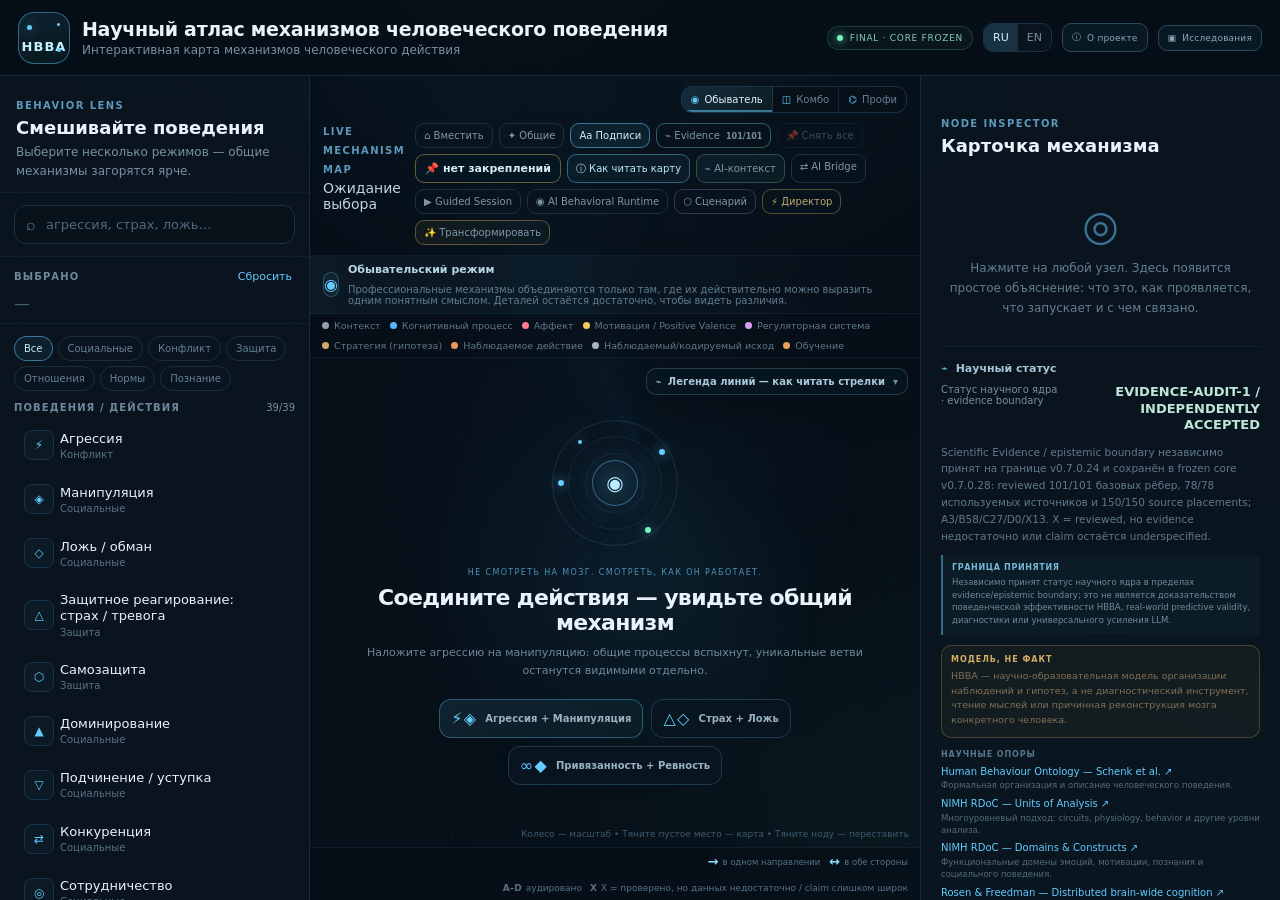
==== commit 8424c0ff: "Load native atlas deep-link bridge after frozen core" ====
--- a/index.html
+++ b/index.html
@@ -537,5 +537,6 @@
 <script src="data.js"></script>
 <script src="behavior-runtime-compiler.js"></script>
 <script src="app.js"></script>
+<script src="chatgpt-deeplink.js"></script>
 </body>
 </html>
